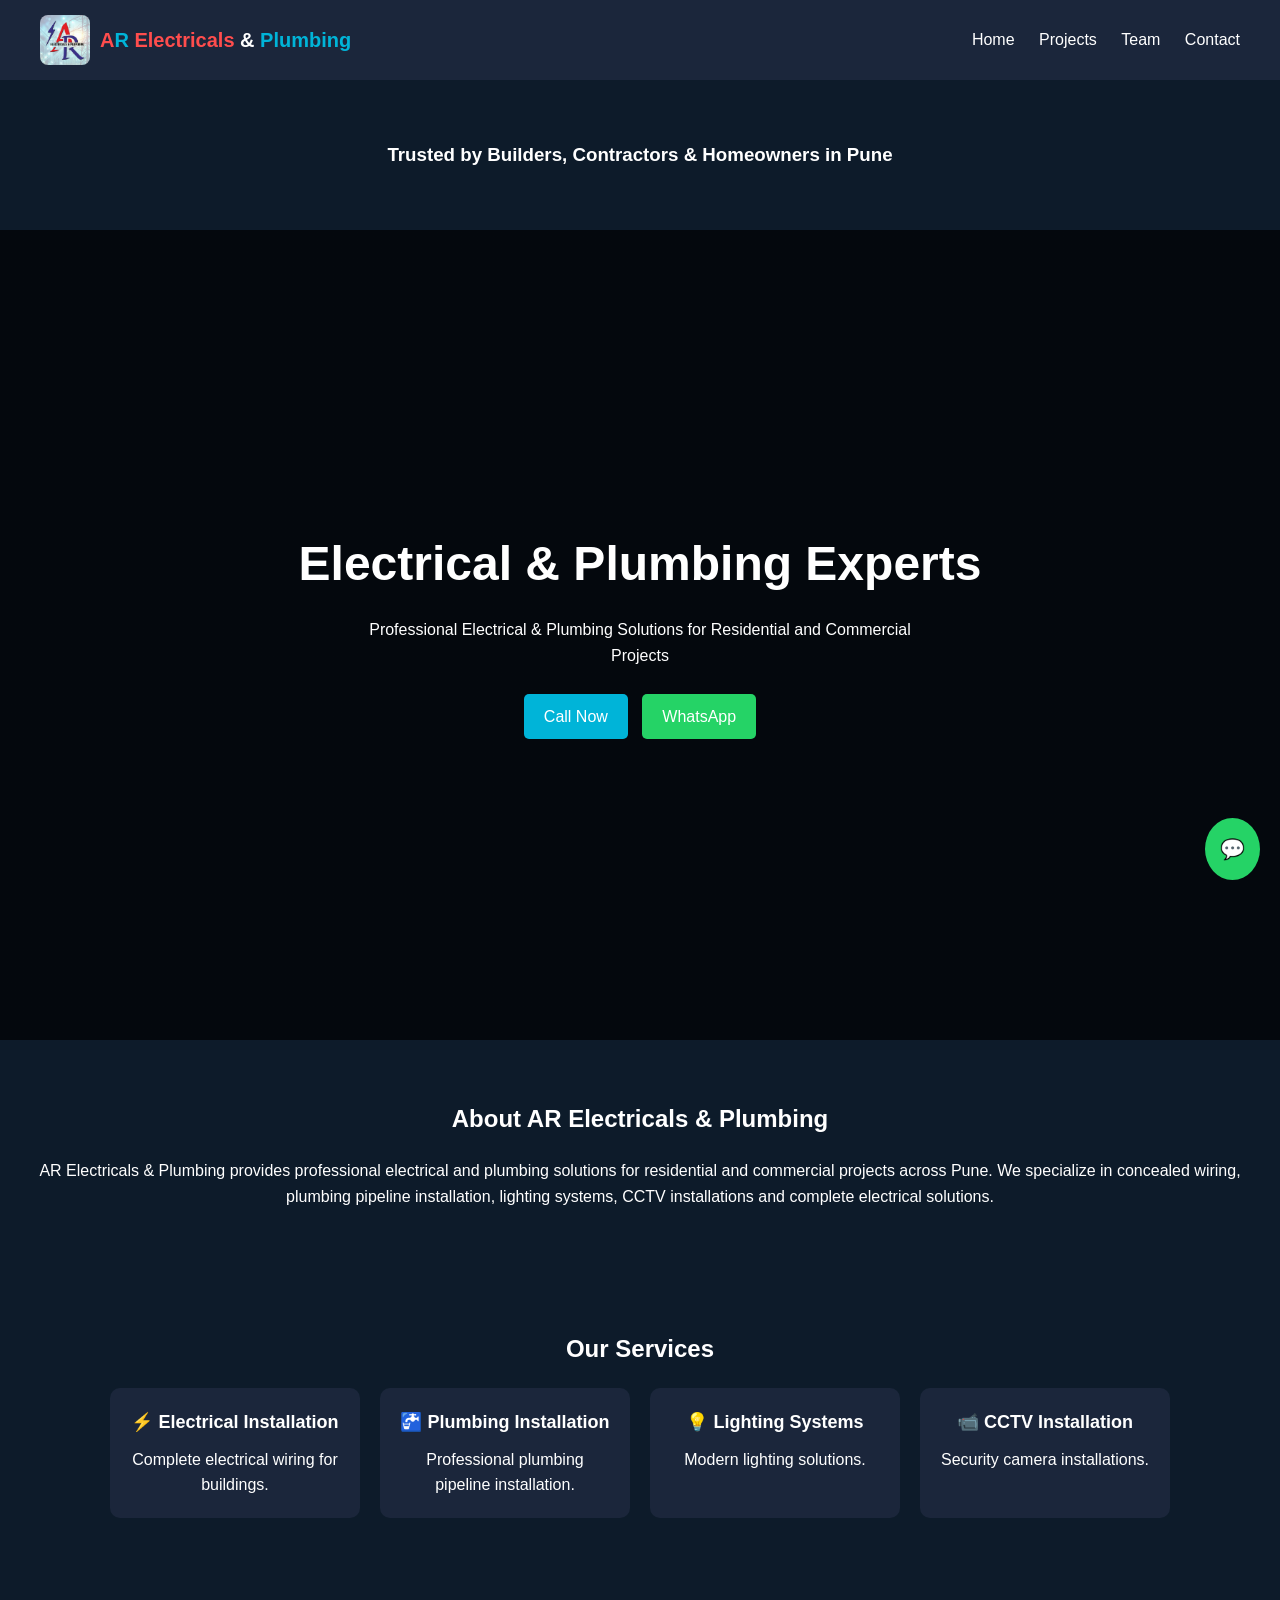
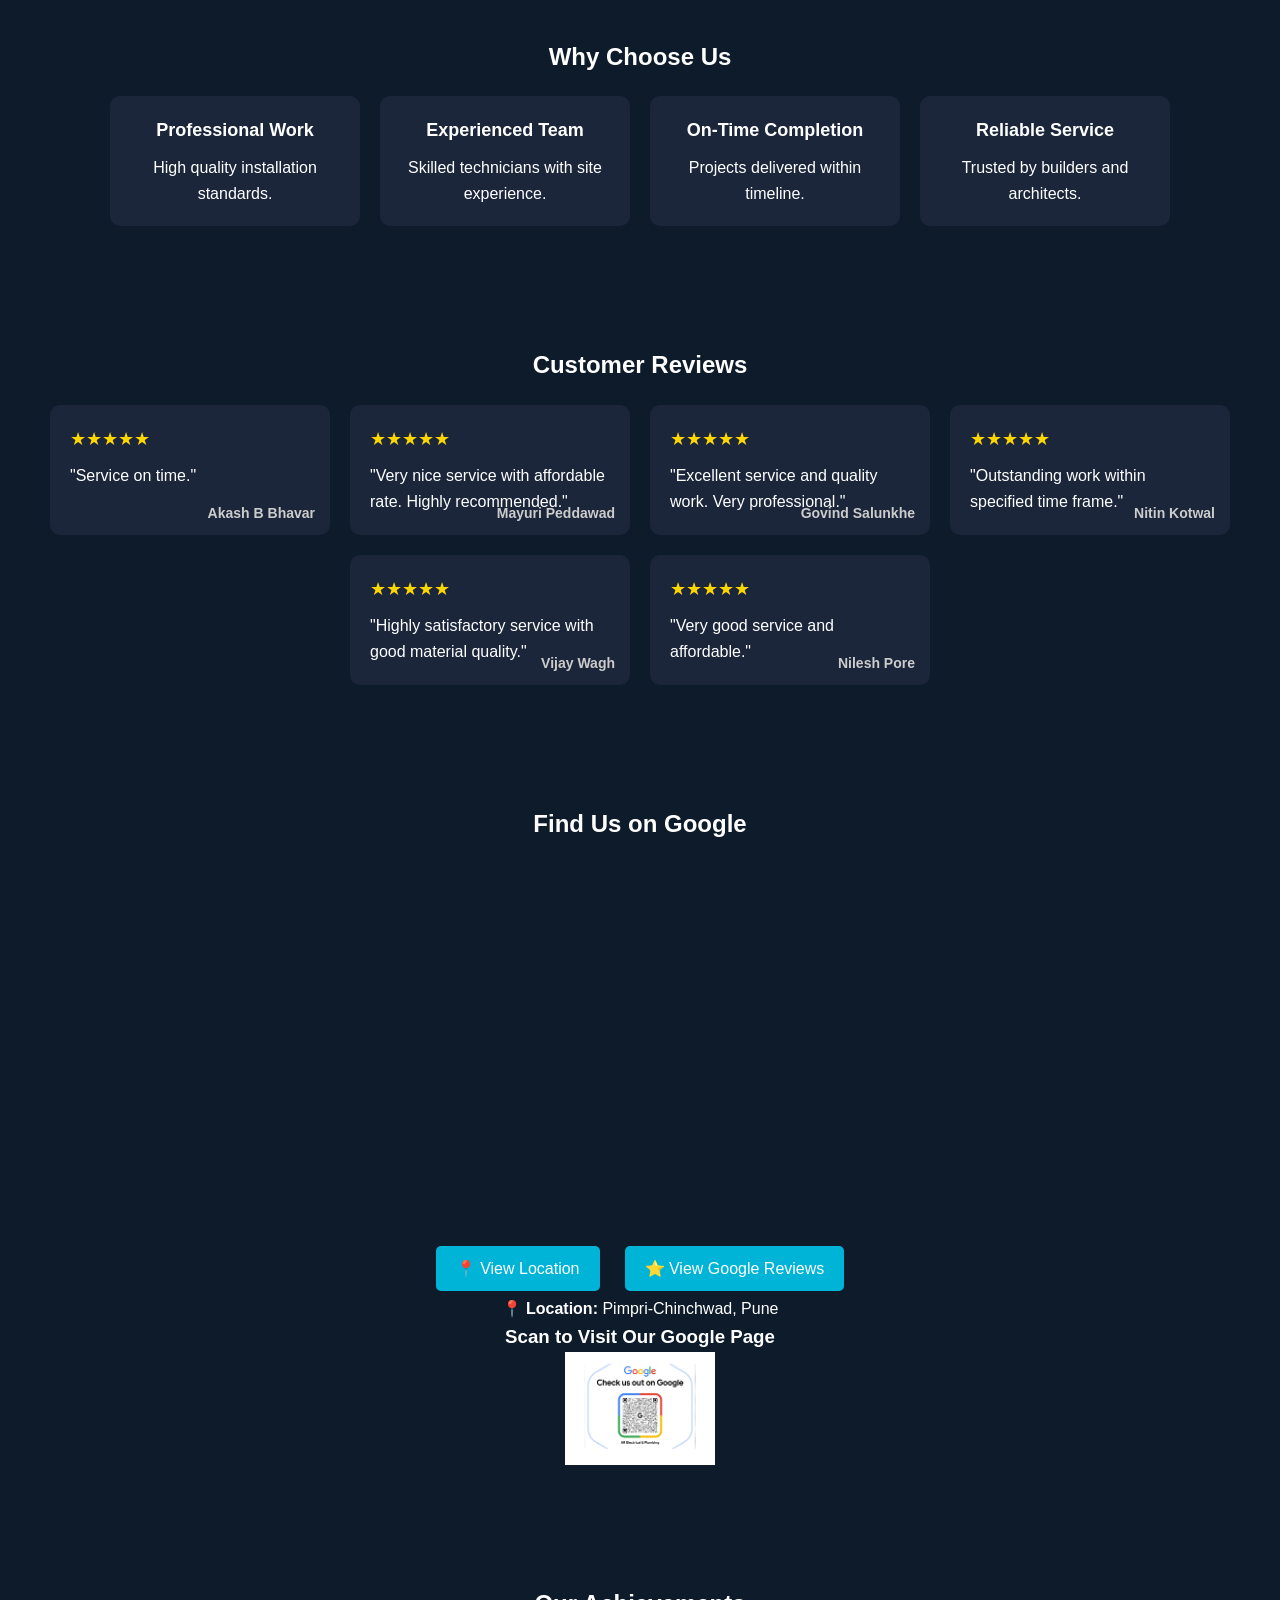
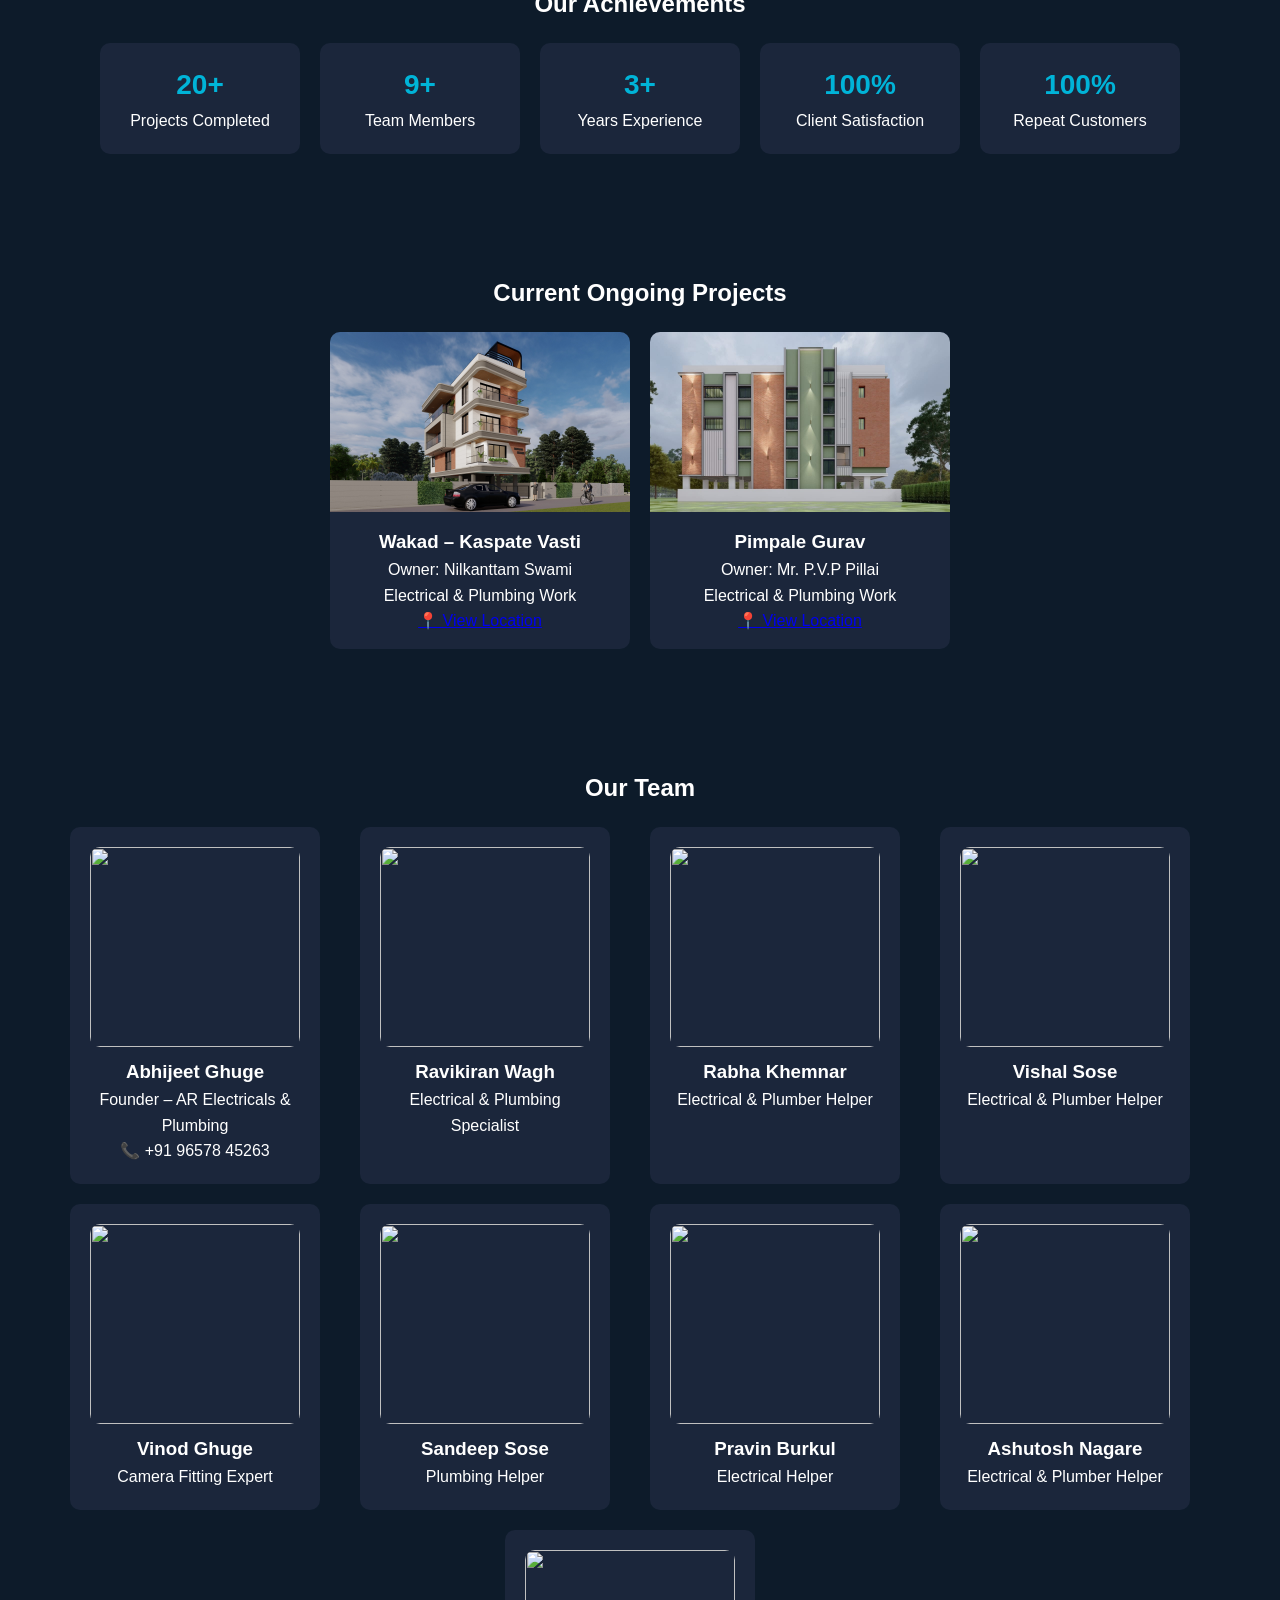
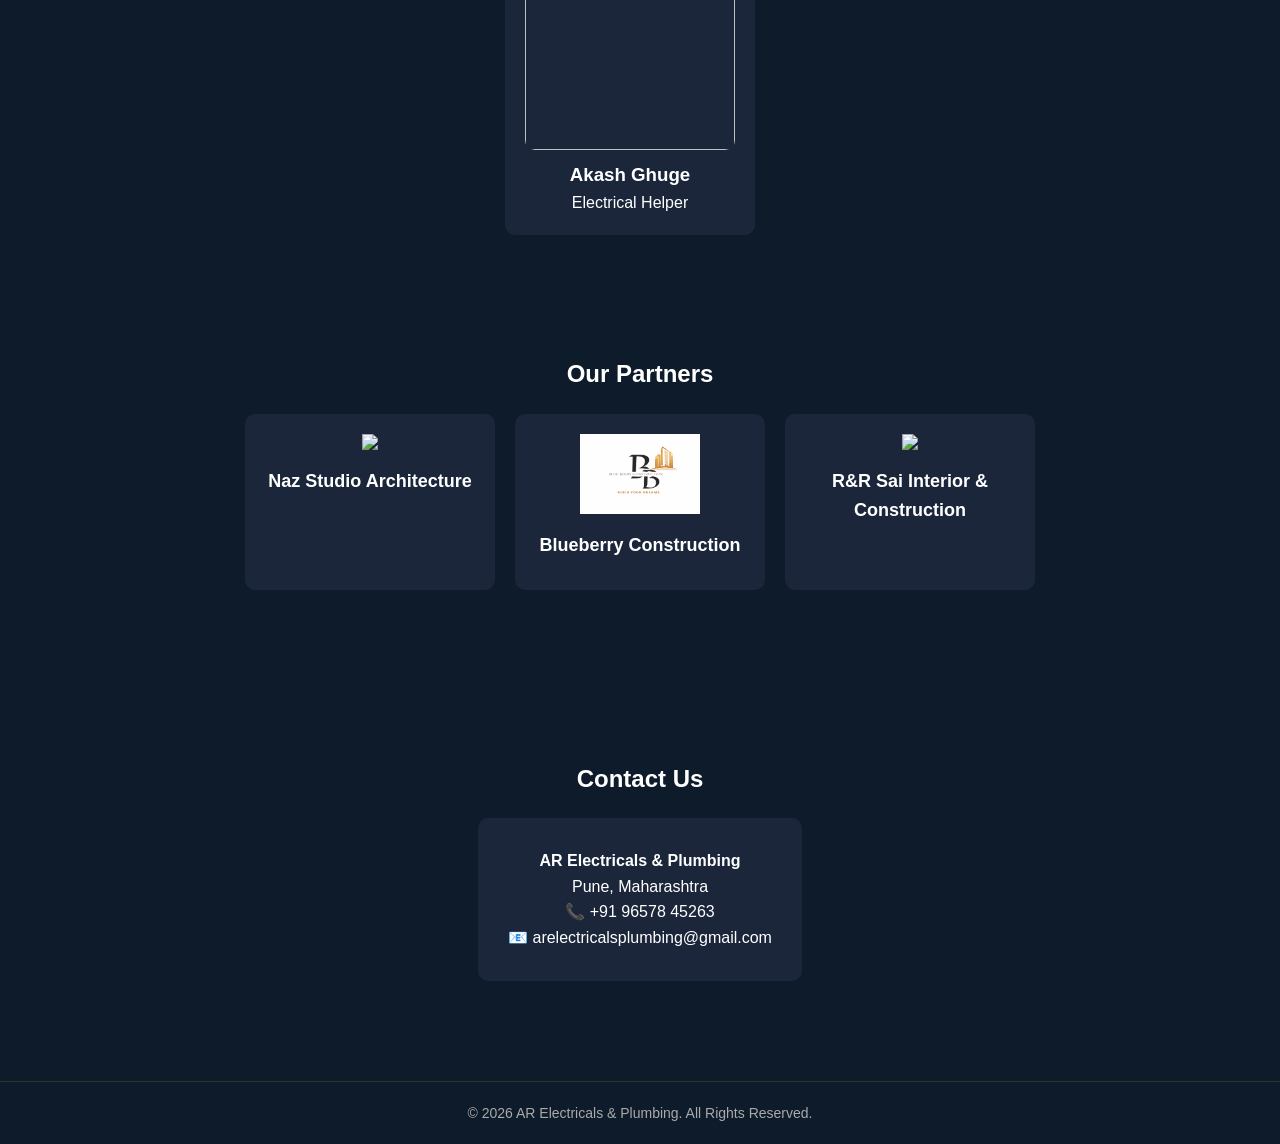
==== index.html @ 81aa943e "Update index.html" ====
<!DOCTYPE html>
<html lang="en">
<head>
<meta charset="UTF-8">
<meta name="viewport" content="width=device-width, initial-scale=1.0">
<title>AR Electricals & Plumbing</title>
<link rel="stylesheet" href="style.css">
</head>
<script>
document.querySelectorAll(".project-images").forEach(container => {
let images = container.querySelectorAll("img");
let index = 0;

images.forEach((img, i) => {
img.style.display = i === 0 ? "block" : "none";
});

setInterval(() => {
images[index].style.display = "none";
index = (index + 1) % images.length;
images[index].style.display = "block";
}, 3000);
});
</script>
  <script>
let teamSlider = document.querySelector(".team-slider");
let scrollAmount = 0;

setInterval(() => {
scrollAmount += 260;

if (scrollAmount >= teamSlider.scrollWidth) {
scrollAmount = 0;
}

teamSlider.scrollTo({
left: scrollAmount,
behavior: "smooth"
});
}, 3000);
</script>
<body>

<header>

<div class="logo-section">

<img src="images/AR Logo.jpeg" class="site-logo">

<div class="logo-text">
<span class="red">A</span><span class="blue">R</span>
<span class="red"> Electricals</span> &
<span class="blue"> Plumbing</span>
</div>

</div>
<nav class="menu">
<a href="#">Home</a>
<a href="#projects">Projects</a>
<a href="#team">Team</a>
<a href="#contact">Contact</a>
</nav>

</header>

<!-- HERO -->
<section class="trust">
<h3>Trusted by Builders, Contractors & Homeowners in Pune</h3>
</section>

<section class="hero">
<div class="hero-content">
<h1>Electrical & Plumbing Experts</h1>

<p>
Professional Electrical & Plumbing Solutions for Residential and Commercial Projects
</p>

<div class="buttons">
<a href="tel:+919657845263" class="btn">Call Now</a>
<a href="https://wa.me/919657845263" class="btn whatsapp">WhatsApp</a>
</div>

</div>
</section>

<!-- ABOUT -->
<section class="about">
<h2>About AR Electricals & Plumbing</h2>
<p>
AR Electricals & Plumbing provides professional electrical and plumbing solutions
for residential and commercial projects across Pune.
We specialize in concealed wiring, plumbing pipeline installation,
lighting systems, CCTV installations and complete electrical solutions.
</p>
</section>

<!-- SERVICES -->
<section class="services">
<h2>Our Services</h2>

<div class="service-grid">

<div class="service-card">
<h3>⚡ Electrical Installation</h3>
<p>Complete electrical wiring for buildings.</p>
</div>

<div class="service-card">
<h3>🚰 Plumbing Installation</h3>
<p>Professional plumbing pipeline installation.</p>
</div>

<div class="service-card">
<h3>💡 Lighting Systems</h3>
<p>Modern lighting solutions.</p>
</div>

<div class="service-card">
<h3>📹 CCTV Installation</h3>
<p>Security camera installations.</p>
</div>

</div>
</section>

<!-- WHY CHOOSE US -->
<section class="why-us">
<h2>Why Choose Us</h2>

<div class="service-grid">

<div class="service-card">
<h3>Professional Work</h3>
<p>High quality installation standards.</p>
</div>

<div class="service-card">
<h3>Experienced Team</h3>
<p>Skilled technicians with site experience.</p>
</div>

<div class="service-card">
<h3>On-Time Completion</h3>
<p>Projects delivered within timeline.</p>
</div>

<div class="service-card">
<h3>Reliable Service</h3>
<p>Trusted by builders and architects.</p>
</div>

</div>
</section>

<!-- REVIEWS -->
<section class="reviews">
<h2>Customer Reviews</h2>

<div class="review-container">

<div class="review-card">
<div class="stars">★★★★★</div>
<p>"Service on time."</p>
<h4>Akash B Bhavar</h4>
</div>

<div class="review-card">
<div class="stars">★★★★★</div>
<p>"Very nice service with affordable rate. Highly recommended."</p>
<h4>Mayuri Peddawad</h4>
</div>

<div class="review-card">
<div class="stars">★★★★★</div>
<p>"Excellent service and quality work. Very professional."</p>
<h4>Govind Salunkhe</h4>
</div>

<div class="review-card">
<div class="stars">★★★★★</div>
<p>"Outstanding work within specified time frame."</p>
<h4>Nitin Kotwal</h4>
</div>

<div class="review-card">
<div class="stars">★★★★★</div>
<p>"Highly satisfactory service with good material quality."</p>
<h4>Vijay Wagh</h4>
</div>

<div class="review-card">
<div class="stars">★★★★★</div>
<p>"Very good service and affordable."</p>
<h4>Nilesh Pore</h4>
</div>

</div>
</section>

<!-- MAP -->
<section class="map">
<h2>Find Us on Google</h2>

<iframe 
src="https://www.google.com/maps?q=AR+Electricals+and+Plumbing&output=embed"
width="100%" 
height="350" 
style="border:0;">
</iframe>

<div class="map-buttons">
<a href="https://g.co/kgs/RCjX6z9" target="_blank" class="btn">📍 View Location</a>
<a href="https://share.google/z4SfwIFWOtU1IgzMy" target="_blank" class="btn">⭐ View Google Reviews</a>
</div>

<div class="location-details">
<p><strong>📍 Location:</strong> Pimpri-Chinchwad, Pune</p>
</div>

<div class="qr-section">
<h3>Scan to Visit Our Google Page</h3>
<img src="images/Google QR Code.jpg">
</div>

</section>

<!-- STATS -->
<section class="stats">
<h2>Our Achievements</h2>

<div class="stats-container">
<div class="stat-box"><h3>20+</h3><p>Projects Completed</p></div>
<div class="stat-box"><h3>9+</h3><p>Team Members</p></div>
<div class="stat-box"><h3>3+</h3><p>Years Experience</p></div>
<div class="stat-box"><h3>100%</h3><p>Client Satisfaction</p></div>
<div class="stat-box"><h3>100%</h3><p>Repeat Customers</p></div>
</div>
</section>

<!-- PROJECTS -->
<section class="projects" id="projects">

<h2>Current Ongoing Projects</h2>

<div class="project-grid">

<!-- PROJECT CARD 1 -->
<div class="project-card">

<div class="project-images">
<img src="images/Wakad1.jpeg">
<img src="images/Wakad2.jpeg">
<img src="images/Wakad3.jpeg">
<img src="images/Wakad4.jpeg">
</div>

<div class="project-content">
<h3>Wakad – Kaspate Vasti</h3>
<p>Owner: Nilkanttam Swami</p>
<p>Electrical & Plumbing Work</p>

<a href="https://maps.app.goo.gl/rP2132pzMt2zBCFF6" target="_blank">
📍 View Location
</a>
</div>

</div>

<!-- PROJECT CARD 2 -->
<div class="project-card">

<div class="project-images">
<img src="images/Pimpale1.jpeg">
<img src="images/Pimpale2.jpeg">
<img src="images/Pimpale3.jpeg">
<img src="images/Pimpale4.jpeg">
</div>

<div class="project-content">
<h3>Pimpale Gurav</h3>
<p>Owner: Mr. P.V.P Pillai</p>
<p>Electrical & Plumbing Work</p>

<a href="https://maps.app.goo.gl/x49SBG2PamRRGm6s5" target="_blank">
📍 View Location
</a>
</div>

</div>

</div>
</section>

<!-- TEAM -->
<section class="team" id="team">

<h2>Our Team</h2>

<div class="team-slider">

<div class="team-member">
<img src="images/abhijeet.jpg">
<h3>Abhijeet Ghuge</h3>
<p>Founder – AR Electricals & Plumbing</p>
<p>📞 +91 96578 45263</p>
</div>

<div class="team-member">
<img src="images/ravikiran.jpg">
<h3>Ravikiran Wagh</h3>
<p>Electrical & Plumbing Specialist</p>
</div>

<div class="team-member">
<img src="images/rabha.jpg">
<h3>Rabha Khemnar</h3>
<p>Electrical & Plumber Helper</p>
</div>

<div class="team-member">
<img src="images/vishal.jpg">
<h3>Vishal Sose</h3>
<p>Electrical & Plumber Helper</p>
</div>

<div class="team-member">
<img src="images/vinod.jpg">
<h3>Vinod Ghuge</h3>
<p>Camera Fitting Expert</p>
</div>

<div class="team-member">
<img src="images/sandeep.jpg">
<h3>Sandeep Sose</h3>
<p>Plumbing Helper</p>
</div>

<div class="team-member">
<img src="images/pravin.jpg">
<h3>Pravin Burkul</h3>
<p>Electrical Helper</p>
</div>

<div class="team-member">
<img src="images/ashutosh.jpg">
<h3>Ashutosh Nagare</h3>
<p>Electrical & Plumber Helper</p>
</div>

<div class="team-member">
<img src="images/akash.jpg">
<h3>Akash Ghuge</h3>
<p>Electrical Helper</p>
</div>

</div>

</section>
<!-- PARTNERS -->
<section class="partners">
<h2>Our Partners</h2>

<div class="service-grid">

<div class="service-card">
<img src="images/nazstudio.png" class="partner-logo">
<h3>Naz Studio Architecture</h3>
</div>

<div class="service-card">
<img src="images/Blue Berry Construction logo design.png" class="partner-logo">
<h3>Blueberry Construction</h3>
</div>

<div class="service-card">
<img src="images/rrsai.png" class="partner-logo">
<h3>R&R Sai Interior & Construction</h3>
</div>

</div>
</section>

<!-- CONTACT -->
<section class="contact" id="contact">
<h2>Contact Us</h2>

<div class="contact-box">
<p><strong>AR Electricals & Plumbing</strong></p>
<p>Pune, Maharashtra</p>
<p>📞 +91 96578 45263</p>
<p>📧 arelectricalsplumbing@gmail.com</p>
</div>
</section>

<footer>
<p>© 2026 AR Electricals & Plumbing. All Rights Reserved.</p>
</footer>

<a href="https://wa.me/919657845263" class="whatsapp-float">💬</a>

<!-- TEAM AUTO SLIDER -->
<script>
let slider = document.querySelector(".team-slider");
let scrollAmount = 0;

setInterval(() => {
scrollAmount += 270;
if(scrollAmount >= slider.scrollWidth){
scrollAmount = 0;
}
slider.scrollTo({
left: scrollAmount,
behavior: "smooth"
});
}, 3000);
</script>

</body>
</html>
---- style.css ----
/* ================= RESET ================= */
*{
margin:0;
padding:0;
box-sizing:border-box;
font-family:'Segoe UI', sans-serif;
}

body{
background:#0d1b2a;
color:#fff;
line-height:1.6;
}

/* ================= HEADER ================= */
header{
display:flex;
justify-content:space-between;
align-items:center;
padding:15px 40px;
background:#1b263b;
position:sticky;
top:0;
z-index:1000;
}

.logo-section{
display:flex;
align-items:center;
gap:10px;
}

.site-logo{
width:50px;
height:50px;
object-fit:cover;
border-radius:8px;
}

.logo-text{
font-size:20px;
font-weight:bold;
}

.red{color:#ff4d4d;}
.blue{color:#00b4d8;}

.menu a{
color:#fff;
text-decoration:none;
margin-left:20px;
transition:0.3s;
}

.menu a:hover{
color:#00b4d8;
}

/* ================= HERO ================= */
.hero{
height:90vh;
display:flex;
align-items:center;
justify-content:center;
text-align:center;
background:linear-gradient(rgba(0,0,0,0.7), rgba(0,0,0,0.7)),
url('https://images.unsplash.com/photo-1581090700227-4c4f50ed1b19');
background-size:cover;
background-position:center;
}

.hero h1{
font-size:3rem;
margin-bottom:15px;
}

.hero p{
max-width:600px;
margin:auto;
margin-bottom:20px;
}

.btn{
display:inline-block;
padding:10px 20px;
margin:5px;
background:#00b4d8;
color:#fff;
text-decoration:none;
border-radius:5px;
transition:0.3s;
}

.btn:hover{
background:#0096c7;
}

.whatsapp{
background:#25d366;
}

/* ================= SECTION ================= */
section{
padding:60px 20px;
text-align:center;
}

h2{
margin-bottom:20px;
}

/* ================= SERVICES ================= */
.service-grid{
display:flex;
flex-wrap:wrap;
justify-content:center;
gap:20px;
}

.service-card{
background:#1b263b;
padding:20px;
border-radius:10px;
width:250px;
transition:0.3s;
}

.service-card:hover{
transform:translateY(-8px);
box-shadow:0 10px 20px rgba(0,0,0,0.4);
}

/* ================= REVIEWS ================= */
.review-container{
display:flex;
flex-wrap:wrap;
justify-content:center;
gap:20px;
}

.review-card{
background:#1b263b;
padding:20px;
border-radius:10px;
width:280px;
}

/* ================= MAP ================= */
.map iframe{
border-radius:10px;
margin-bottom:20px;
}

.map-buttons{
display:flex;
justify-content:center;
gap:15px;
flex-wrap:wrap;
}

/* ================= STATS ================= */
.stats-container{
display:flex;
flex-wrap:wrap;
justify-content:center;
gap:20px;
}

.stat-box{
background:#1b263b;
padding:20px;
border-radius:10px;
width:200px;
}

/* ================= PROJECTS ================= */
.project-grid{
display:flex;
flex-wrap:wrap;
justify-content:center;
gap:20px;
}

.project-card{
background:#1b263b;
border-radius:10px;
overflow:hidden;
width:300px;
}

.project-images img{
width:100%;
height:180px;
object-fit:cover;
}

.project-content{
padding:15px;
}

/* ================= TEAM ================= */
.team-slider{
display:flex;
flex-wrap:wrap;
justify-content:center;
gap:20px;
}

.team-member{
background:#1b263b;
padding:20px;
border-radius:10px;
width:220px;
}

.team-member img{
width:100%;
height:200px;
object-fit:cover;
border-radius:10px;
margin-bottom:10px;
}

/* ================= PARTNERS ================= */
.partner-logo{
width:100px;
margin-bottom:10px;
}

/* ================= CONTACT ================= */
.contact-box{
background:#1b263b;
padding:30px;
border-radius:10px;
display:inline-block;
}

/* ================= FOOTER ================= */
footer{
background:#1b263b;
padding:20px;
text-align:center;
margin-top:40px;
}

/* ================= WHATSAPP FLOAT ================= */
.whatsapp-float{
position:fixed;
bottom:20px;
right:20px;
background:#25d366;
color:white;
padding:15px;
border-radius:50%;
font-size:20px;
text-decoration:none;
}
/* ================= PREMIUM FIXES ================= */

/* HERO BACKGROUND FIX */
.hero{
height:90vh;
display:flex;
align-items:center;
justify-content:center;
text-align:center;
background:linear-gradient(rgba(0,0,0,0.7), rgba(0,0,0,0.7)),
url('https://images.unsplash.com/photo-1581090700227-4c4f50ed1b19');
background-size:cover;
background-position:center;
}

/* SERVICE HEADINGS */
.service-card h3{
font-size:18px;
margin-bottom:10px;
}

/* REVIEW STARS + NAME RIGHT */
.review-card{
background:#1b263b;
padding:20px;
border-radius:10px;
width:280px;
position:relative;
text-align:left;
}

.stars{
color:gold;
margin-bottom:10px;
font-size:18px;
}

.review-card h4{
position:absolute;
bottom:10px;
right:15px;
font-size:14px;
color:#ccc;
}

/* QR CODE SIZE FIX */
.qr-section img{
width:150px;
margin:auto;
display:block;
}

/* ACHIEVEMENT NUMBER COLOR */
.stat-box h3{
color:#00b4d8;
font-size:28px;
}

/* PROJECT SLIDER */
.project-grid{
display:flex;
overflow-x:auto;
gap:20px;
scroll-snap-type:x mandatory;
}

.project-card{
min-width:300px;
scroll-snap-align:start;
}

/* TEAM SLIDER */
.team-slider{
display:flex;
overflow:hidden;
}

.team-member{
min-width:250px;
margin-right:20px;
}

/* PARTNER LOGO */
.partner-logo{
width:120px;
margin-bottom:10px;
}

/* CONTACT SPACING */
.contact{
margin-top:50px;
text-align:center;
}

/* FOOTER PROFESSIONAL LOOK */
footer{
background:#0d1b2a;
padding:20px;
text-align:center;
font-size:14px;
border-top:1px solid #333;
color:#aaa;
}
.project-images img{
width:100%;
display:none;
}

.project-images img:first-child{
display:block;
}
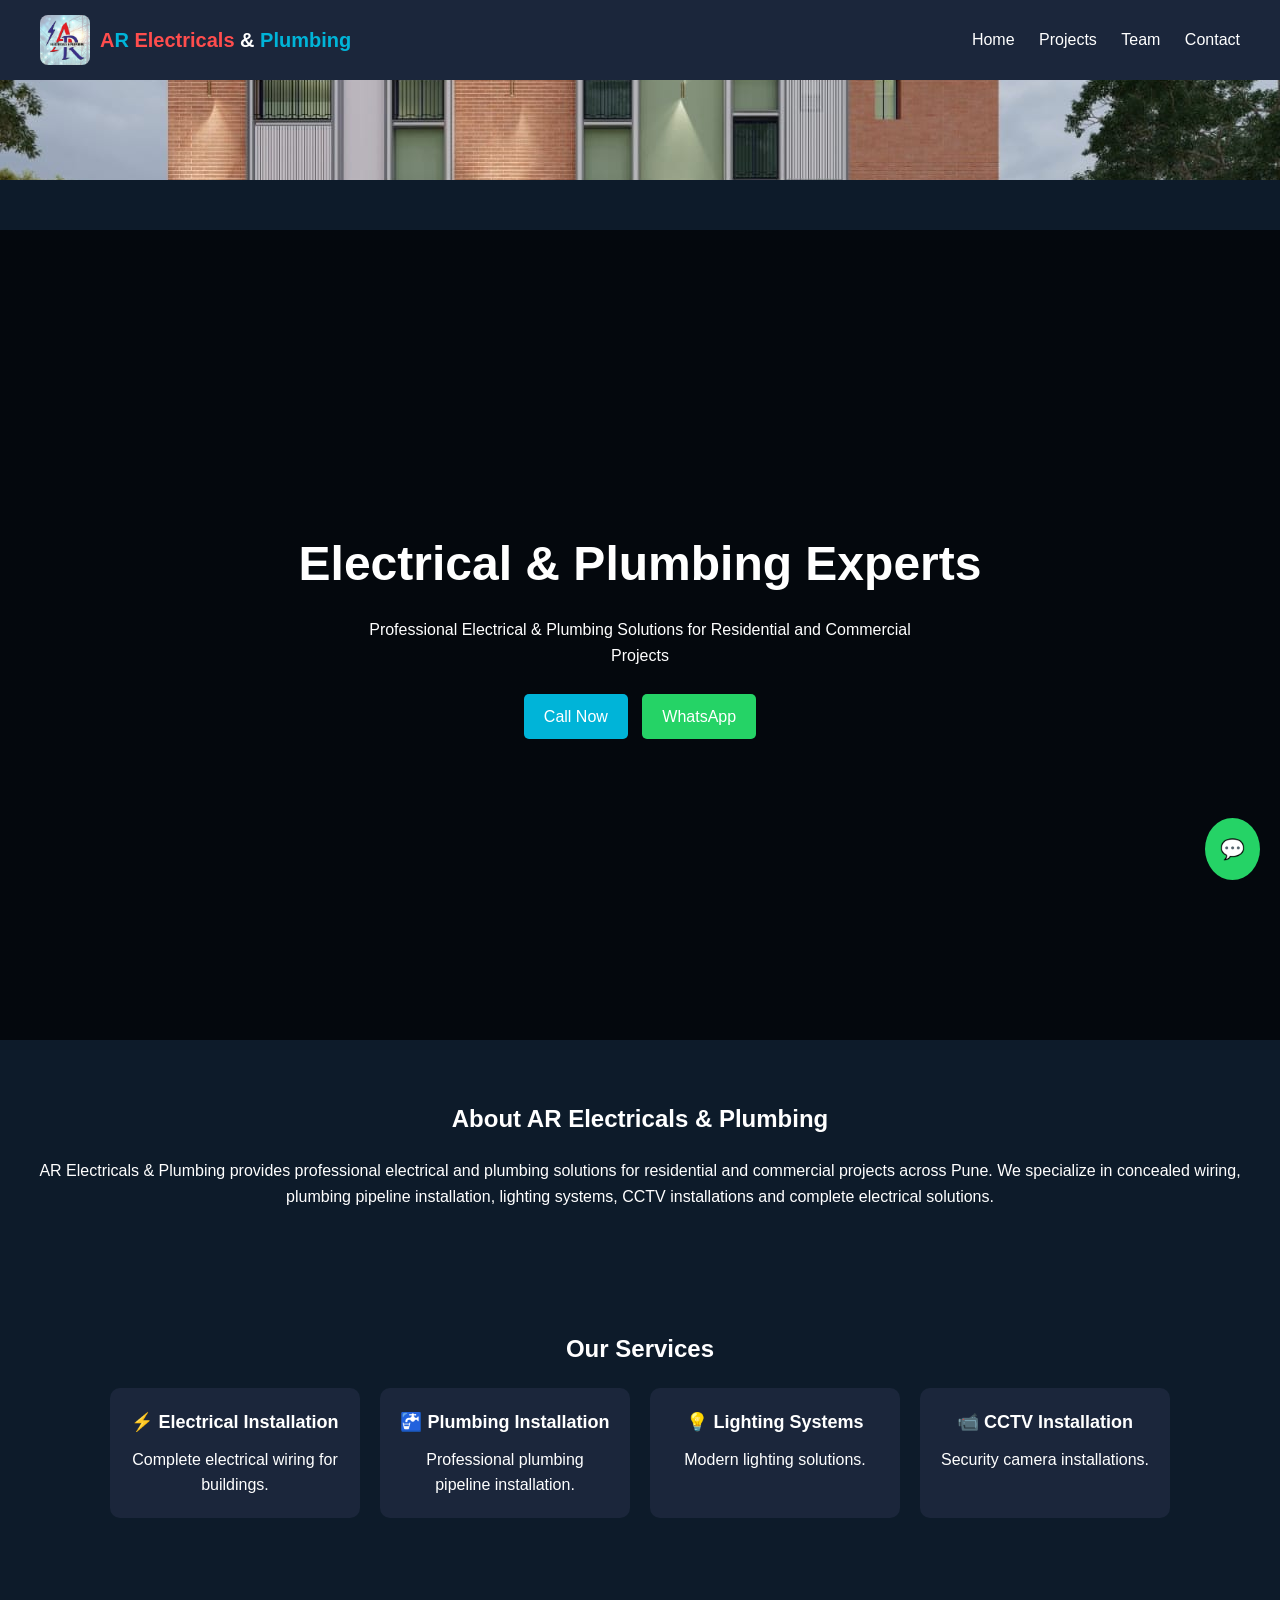
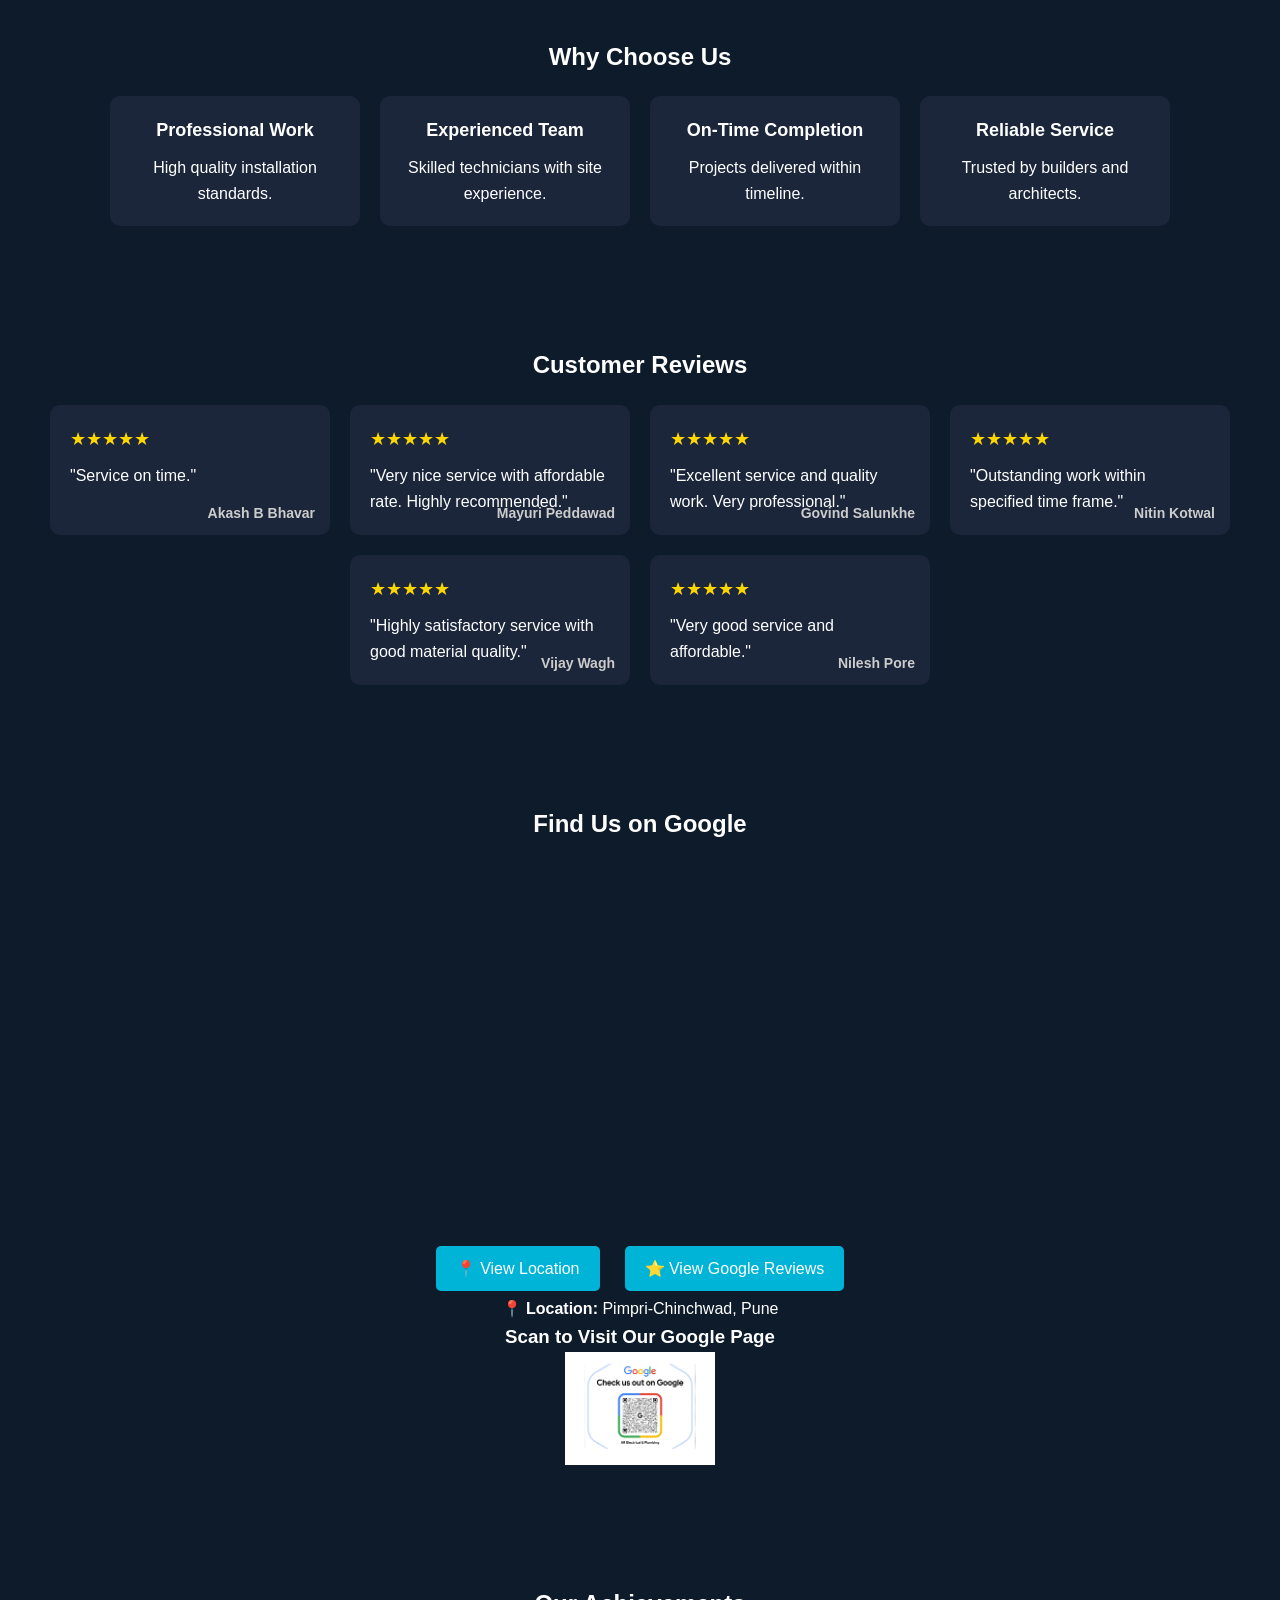
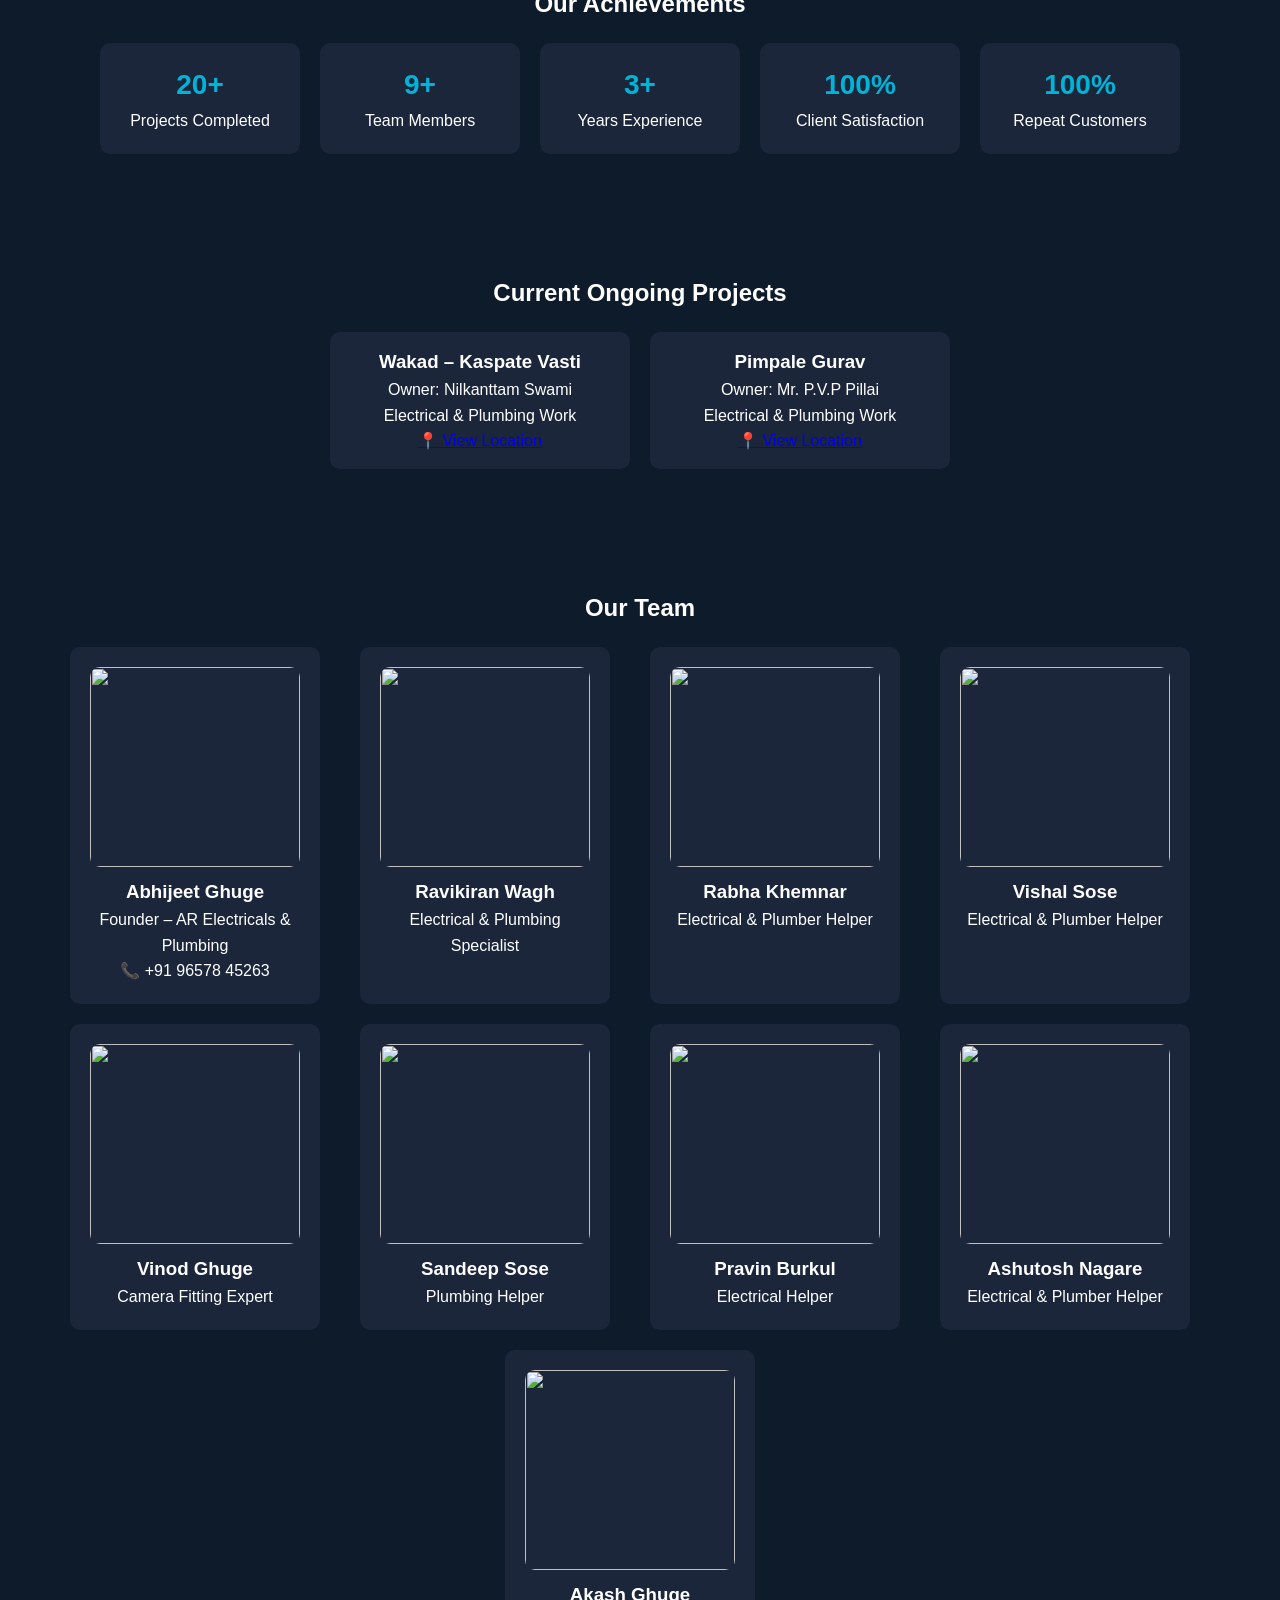
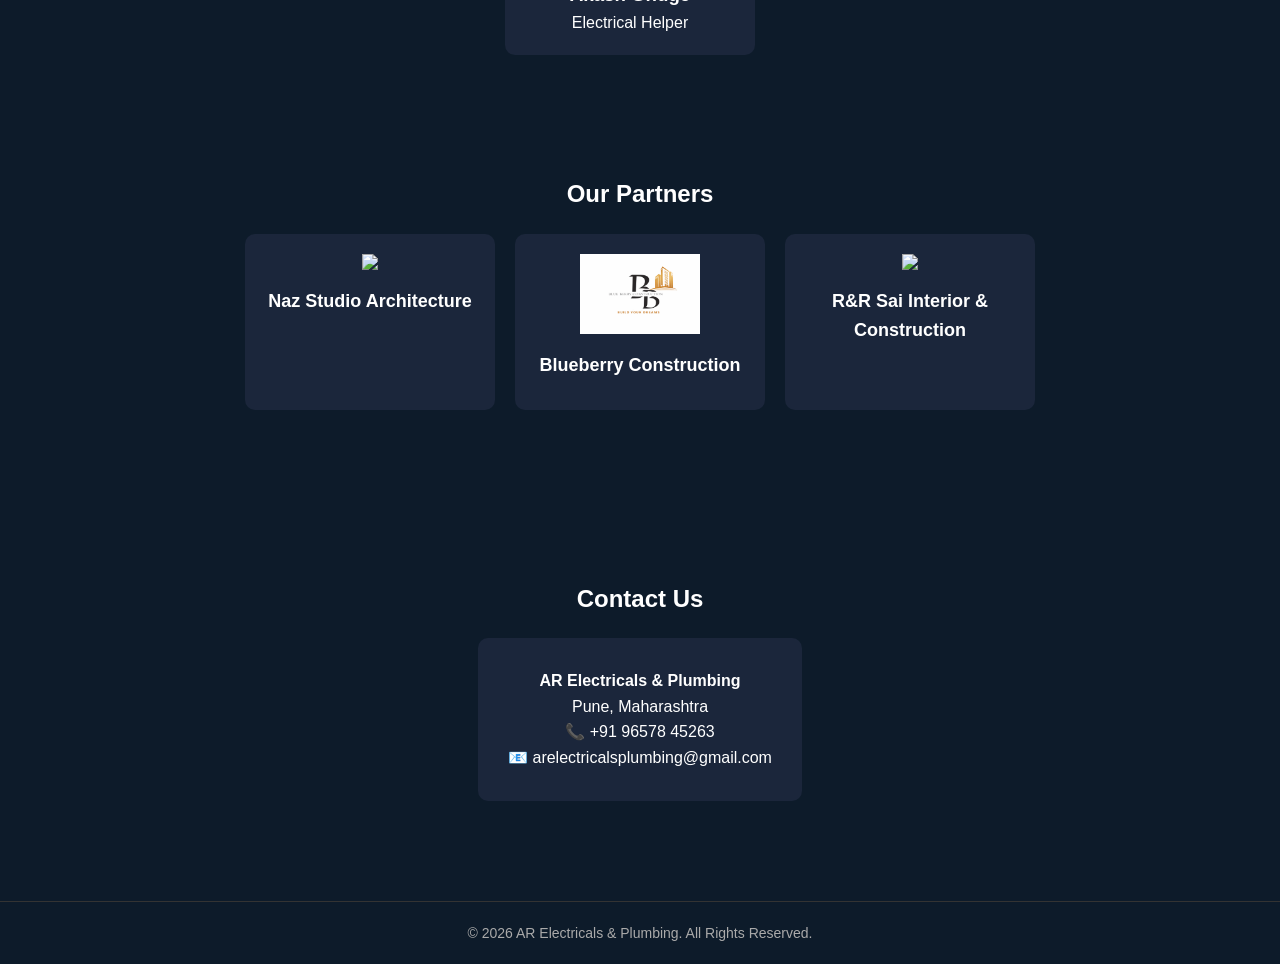
==== commit a80a99eb: "Update index.html" ====
--- a/index.html
+++ b/index.html
@@ -6,39 +6,6 @@
 <title>AR Electricals & Plumbing</title>
 <link rel="stylesheet" href="style.css">
 </head>
-<script>
-document.querySelectorAll(".project-images").forEach(container => {
-let images = container.querySelectorAll("img");
-let index = 0;
-
-images.forEach((img, i) => {
-img.style.display = i === 0 ? "block" : "none";
-});
-
-setInterval(() => {
-images[index].style.display = "none";
-index = (index + 1) % images.length;
-images[index].style.display = "block";
-}, 3000);
-});
-</script>
-  <script>
-let teamSlider = document.querySelector(".team-slider");
-let scrollAmount = 0;
-
-setInterval(() => {
-scrollAmount += 260;
-
-if (scrollAmount >= teamSlider.scrollWidth) {
-scrollAmount = 0;
-}
-
-teamSlider.scrollTo({
-left: scrollAmount,
-behavior: "smooth"
-});
-}, 3000);
-</script>
 <body>
 
 <header>
@@ -401,20 +368,44 @@
 
 <!-- TEAM AUTO SLIDER -->
 <script>
-let slider = document.querySelector(".team-slider");
+document.addEventListener("DOMContentLoaded", function(){
+
+// PROJECT IMAGE SLIDER (FADE)
+document.querySelectorAll(".project-images").forEach(container => {
+let images = container.querySelectorAll("img");
+let index = 0;
+
+images.forEach((img, i) => {
+img.style.opacity = i === 0 ? "1" : "0";
+img.style.position = "absolute";
+img.style.top = "0";
+img.style.left = "0";
+img.style.transition = "opacity 1s ease-in-out";
+});
+
+setInterval(() => {
+images[index].style.opacity = "0";
+index = (index + 1) % images.length;
+images[index].style.opacity = "1";
+}, 3000);
+});
+
+// TEAM SLIDER
+let teamSlider = document.querySelector(".team-slider");
 let scrollAmount = 0;
 
 setInterval(() => {
 scrollAmount += 270;
-if(scrollAmount >= slider.scrollWidth){
+
+if (scrollAmount >= teamSlider.scrollWidth - teamSlider.clientWidth) {
 scrollAmount = 0;
 }
-slider.scrollTo({
+
+teamSlider.scrollTo({
 left: scrollAmount,
 behavior: "smooth"
 });
 }, 3000);
+
+});
 </script>
-
-</body>
-</html>
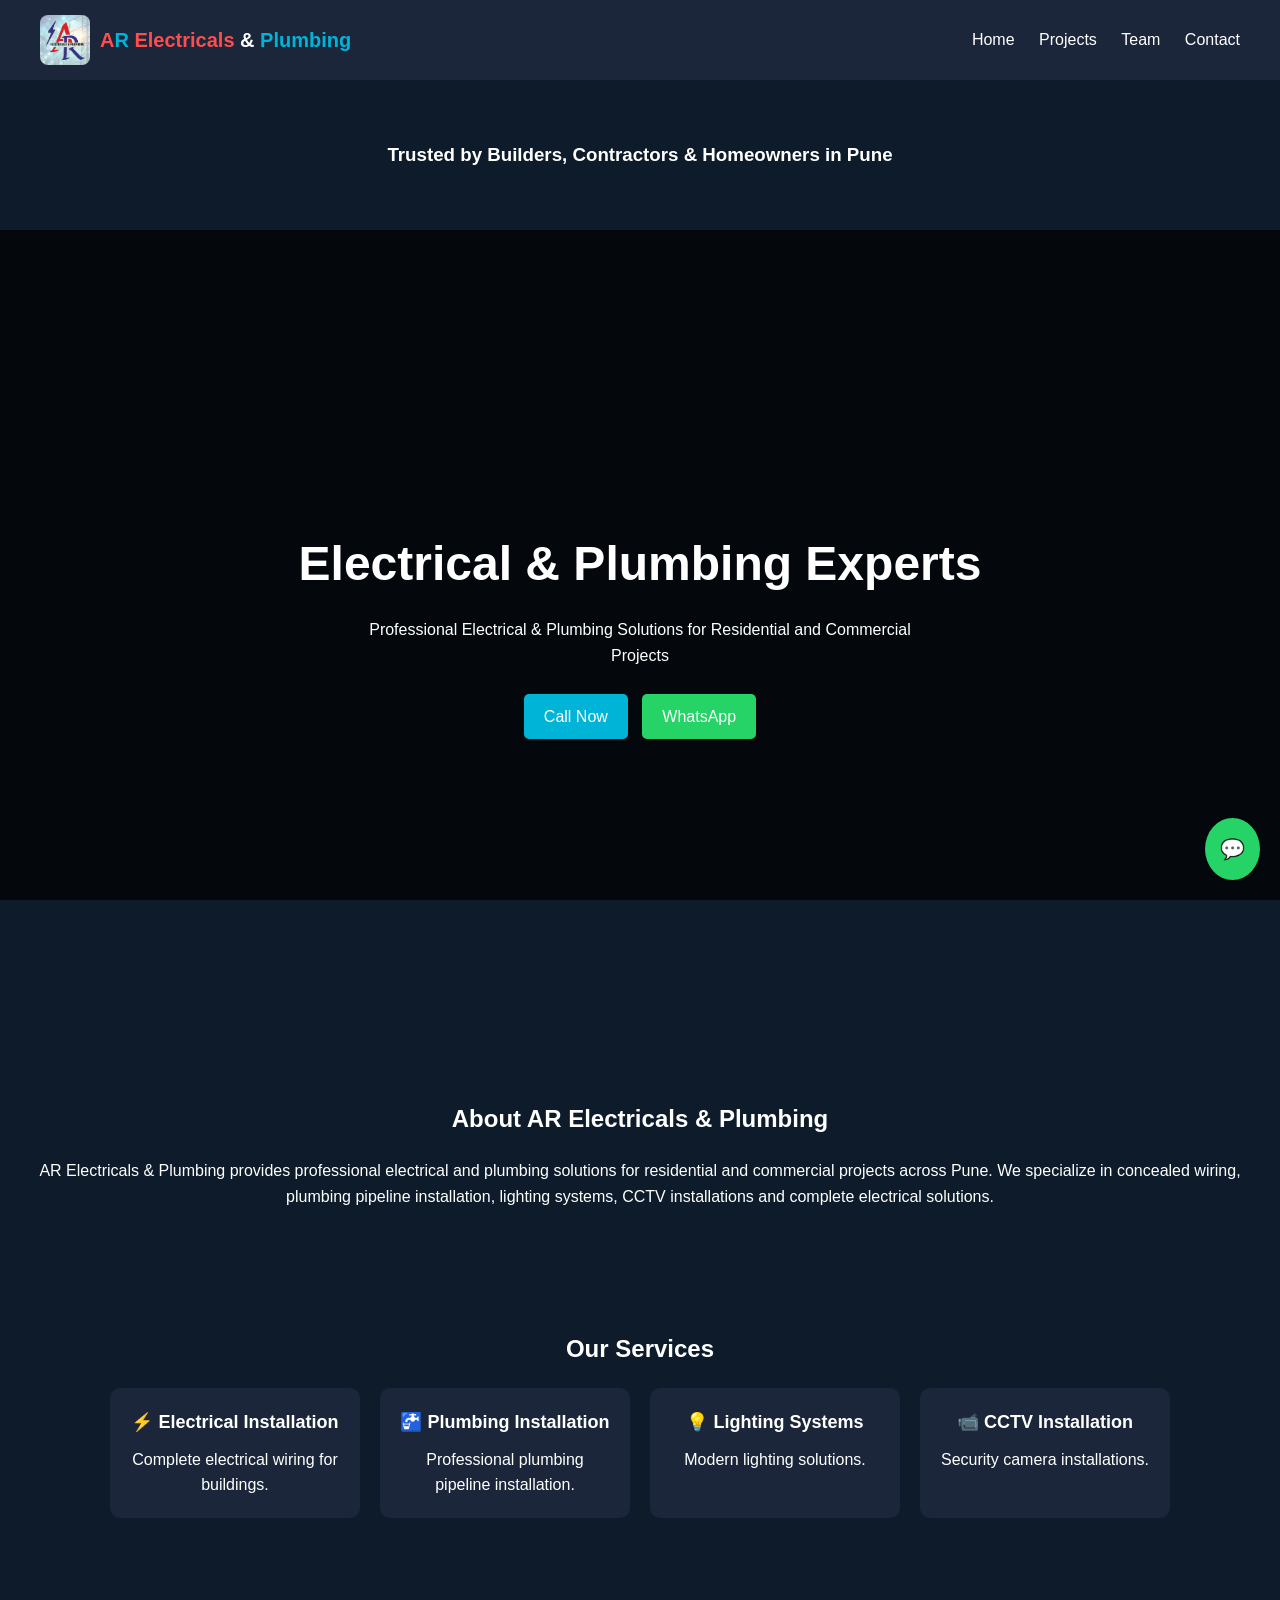
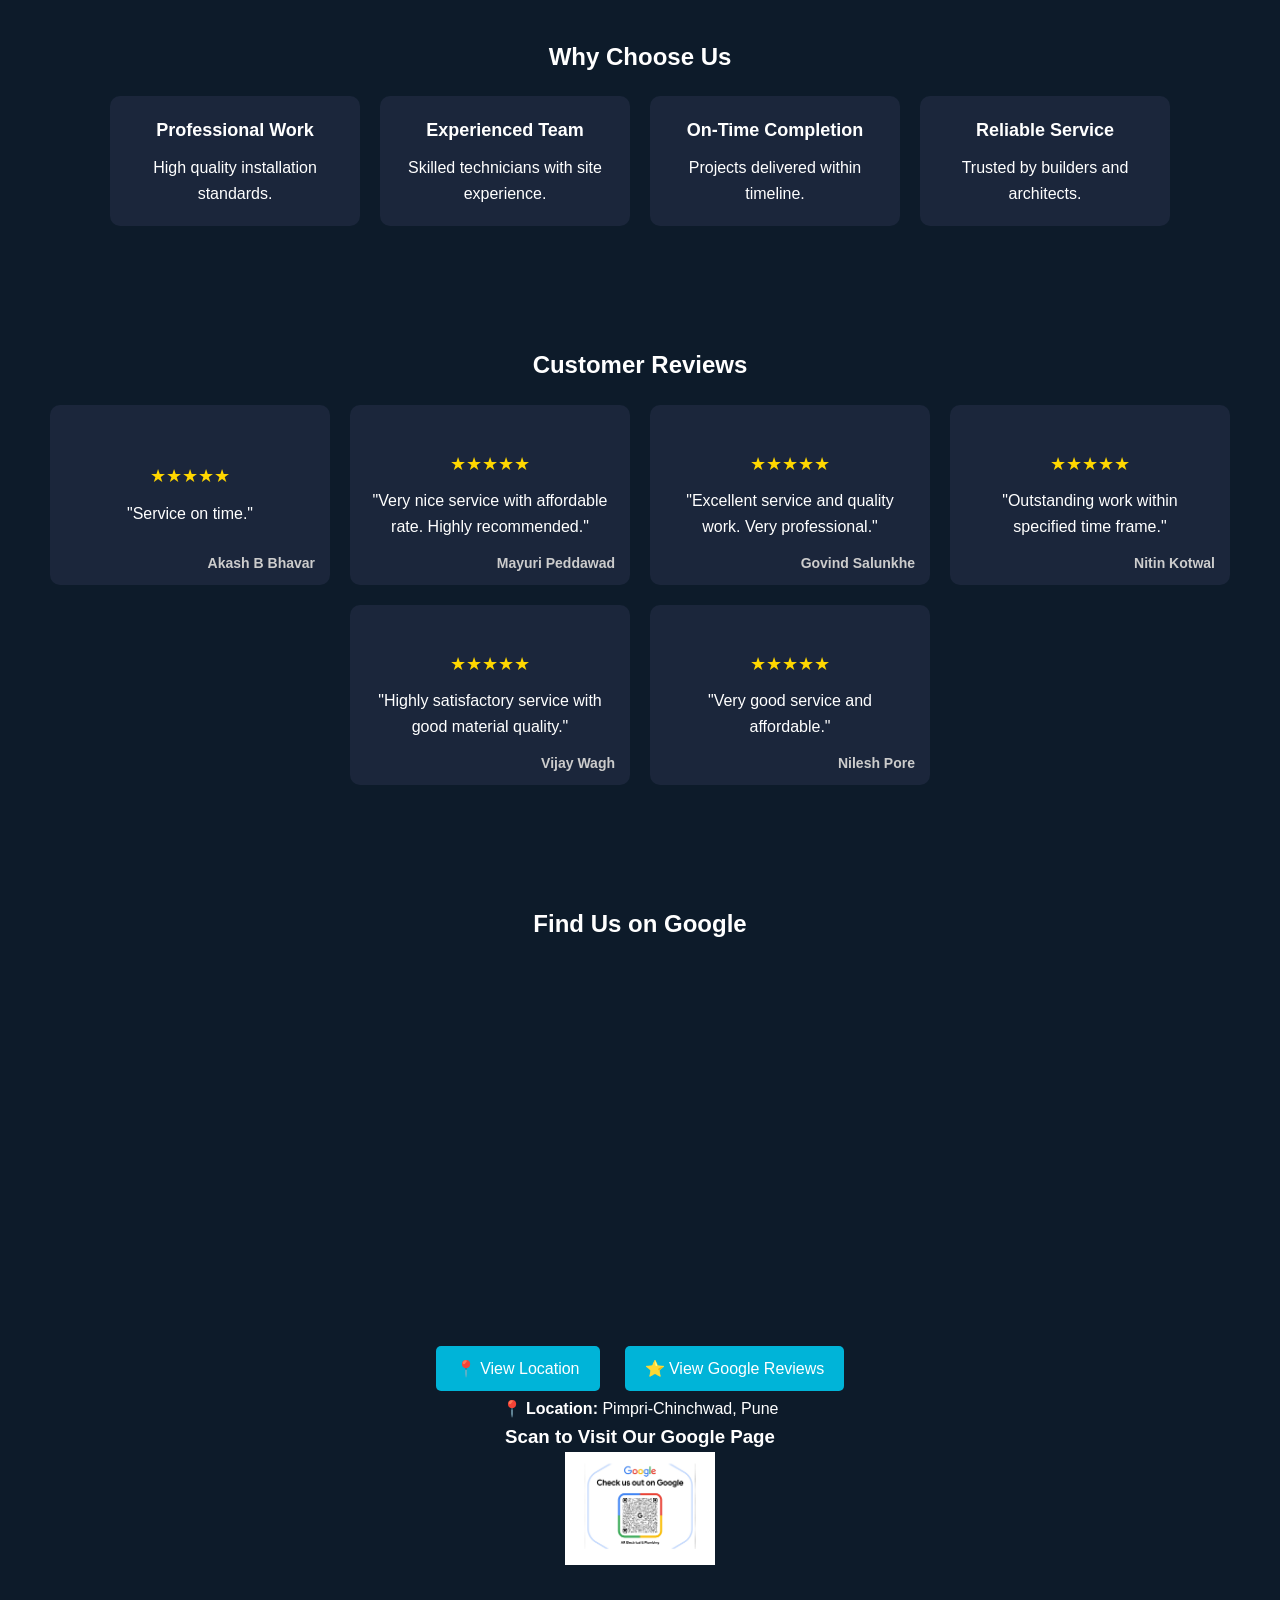
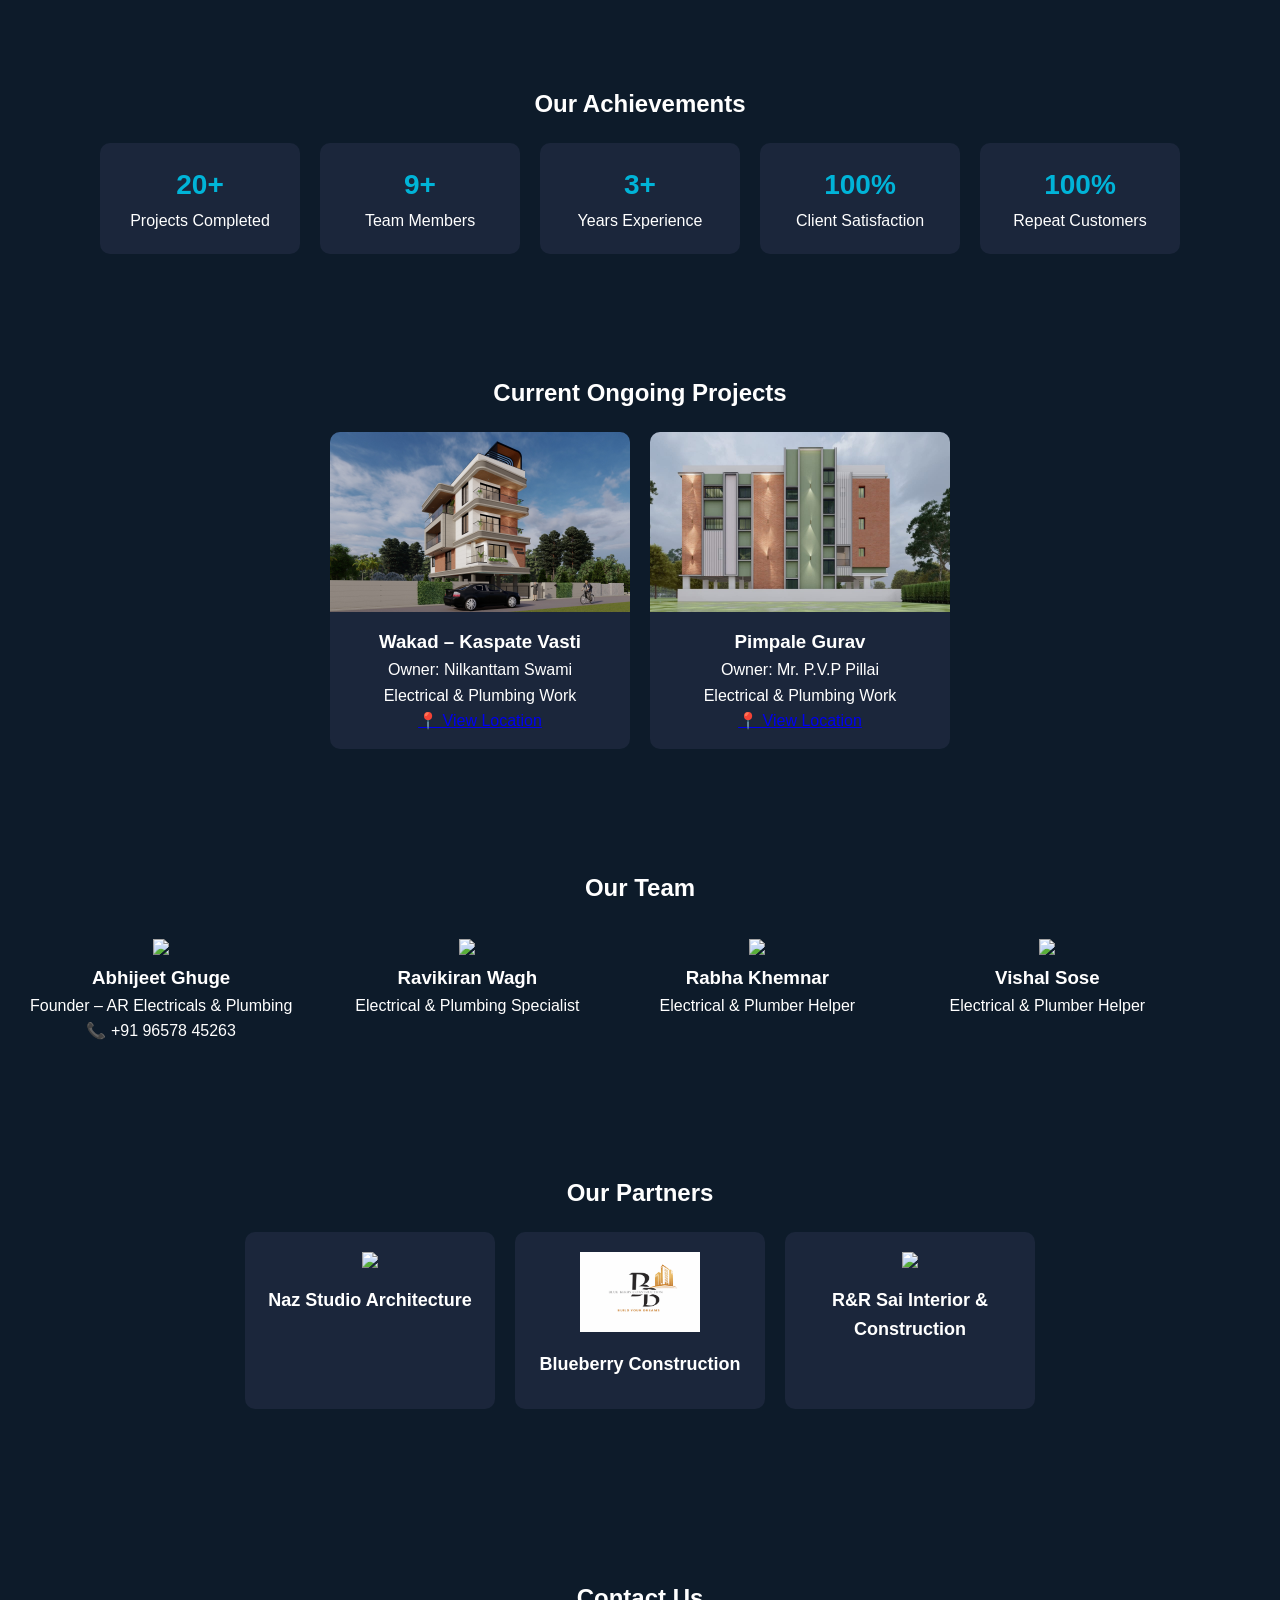
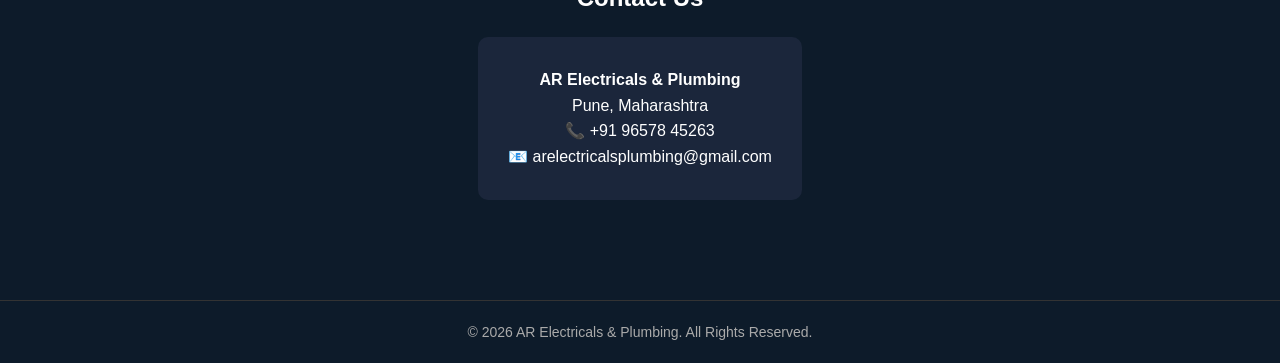
==== commit c7c15bfc: "Update index.html" ====
--- a/index.html
+++ b/index.html
@@ -36,6 +36,9 @@
 </section>
 
 <section class="hero">
+
+<div class="hero-bg"></div>  <!-- ADD THIS LINE -->
+
 <div class="hero-content">
 <h1>Electrical & Plumbing Experts</h1>
 
--- a/style.css
+++ b/style.css
@@ -63,8 +63,8 @@
 align-items:center;
 justify-content:center;
 text-align:center;
-background:linear-gradient(rgba(0,0,0,0.7), rgba(0,0,0,0.7)),
-url('https://images.unsplash.com/photo-1581090700227-4c4f50ed1b19');
+background:linear-gradient(rgba(0,0,0,0.75), rgba(0,0,0,0.75)),
+url('https://images.unsplash.com/photo-1581578731548-c64695cc6952');
 background-size:cover;
 background-position:center;
 }
@@ -198,29 +198,23 @@
 padding:15px;
 }
 
-/* ================= TEAM ================= */
+/* ===== PREMIUM TEAM SLIDER ===== */
 .team-slider{
 display:flex;
-flex-wrap:wrap;
-justify-content:center;
-gap:20px;
+overflow:hidden;
+position:relative;
+width:100%;
 }
 
 .team-member{
-background:#1b263b;
-padding:20px;
-border-radius:10px;
-width:220px;
-}
-
-.team-member img{
-width:100%;
-height:200px;
-object-fit:cover;
-border-radius:10px;
-margin-bottom:10px;
-}
-
+min-width:33.33%;
+box-sizing:border-box;
+padding:10px;
+transition:transform 0.5s ease;
+}
+.team-member.active{
+opacity:1;
+}
 /* ================= PARTNERS ================= */
 .partner-logo{
 width:100px;
@@ -269,6 +263,11 @@
 background-size:cover;
 background-position:center;
 }
+.hero{
+background-size:cover;
+background-position:center;
+background-attachment:fixed; /* parallax effect 🔥 */
+}
 
 /* SERVICE HEADINGS */
 .service-card h3{
@@ -283,7 +282,12 @@
 border-radius:10px;
 width:280px;
 position:relative;
-text-align:left;
+text-align:center; /* changed */
+display:flex;
+flex-direction:column;
+justify-content:center;
+align-items:center;
+min-height:180px;
 }
 
 .stars{
@@ -358,11 +362,31 @@
 border-top:1px solid #333;
 color:#aaa;
 }
+/* ===== PROJECT IMAGE SLIDER FIX ===== */
+.project-images{
+position:relative;
+height:180px;
+overflow:hidden;
+}
+
 .project-images img{
 width:100%;
-display:none;
-}
-
-.project-images img:first-child{
-display:block;
-}
+height:100%;
+object-fit:cover;
+position:absolute;
+top:0;
+left:0;
+}
+
+/* ===== TEAM SLIDER FIX ===== */
+.team-slider{
+display:flex;
+overflow-x:auto;
+scroll-behavior:smooth;
+gap:20px;
+}
+
+.team-member{
+min-width:250px;
+flex-shrink:0;
+}
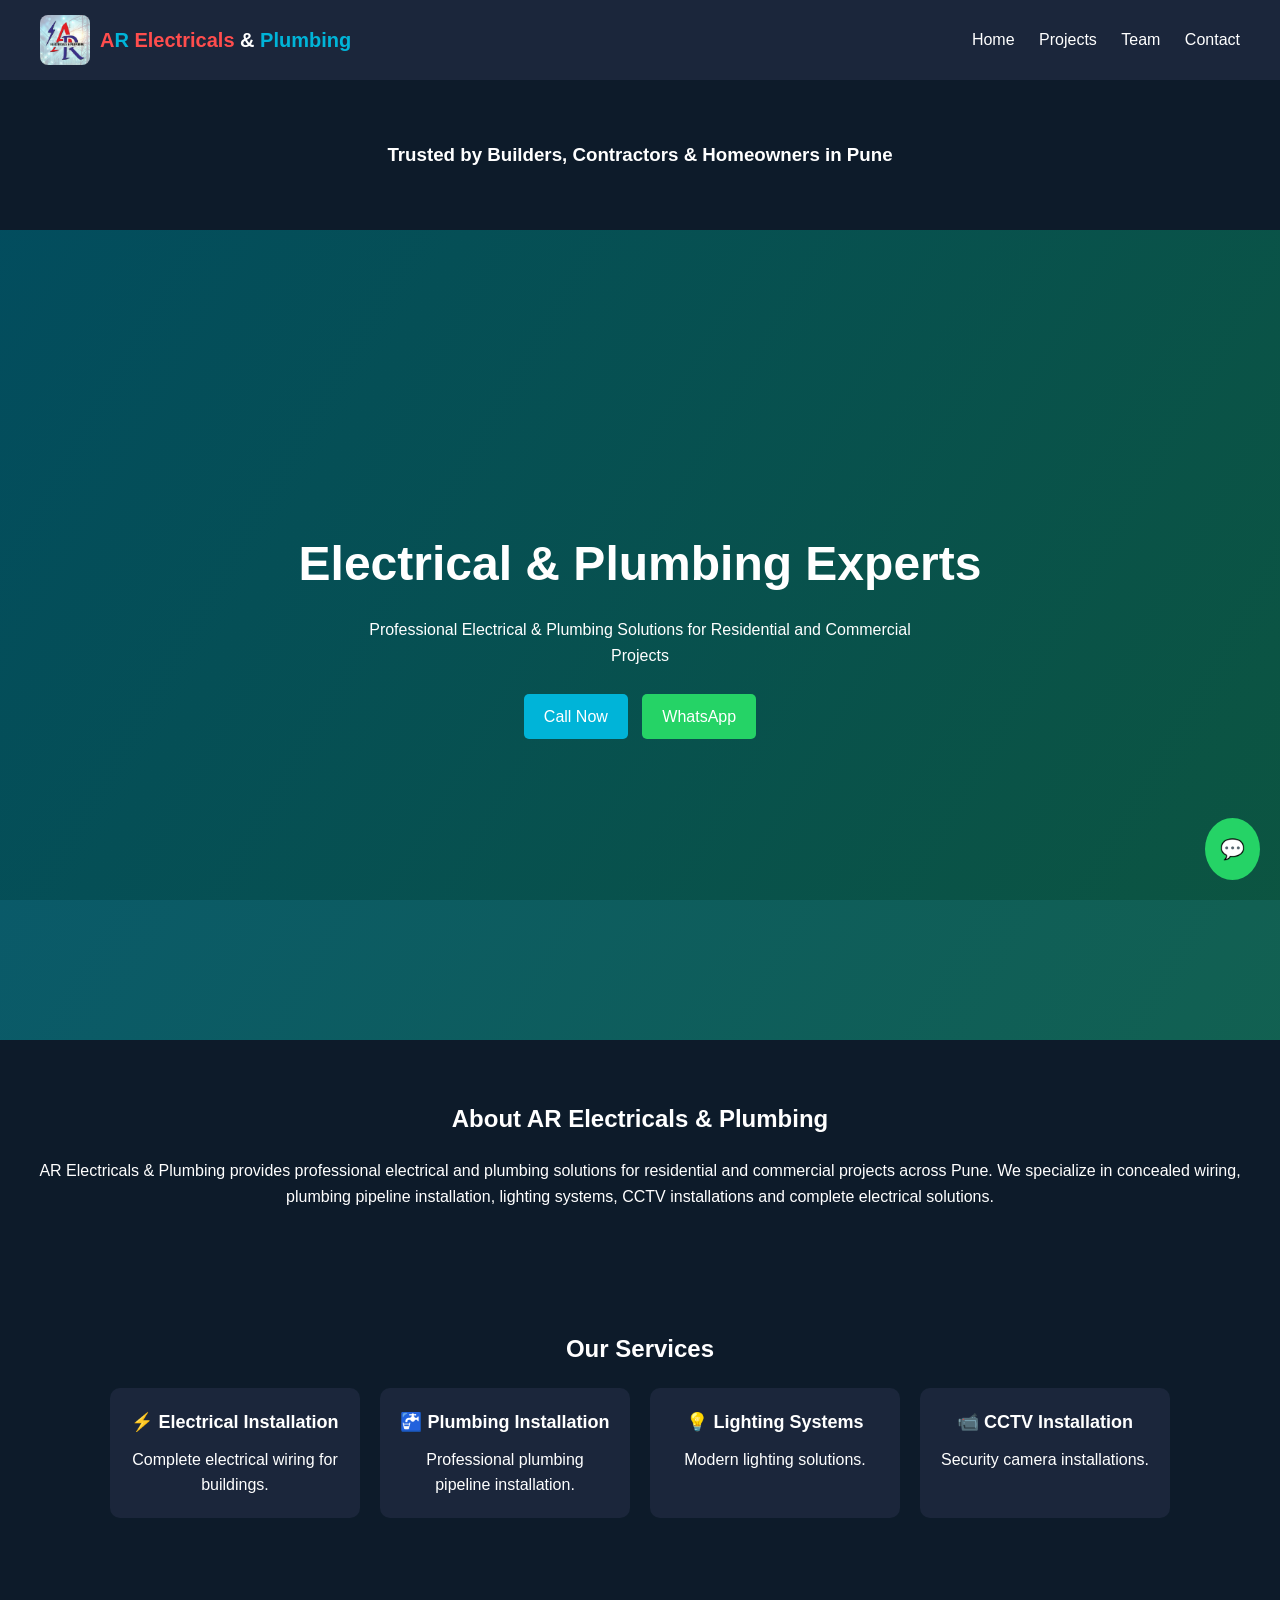
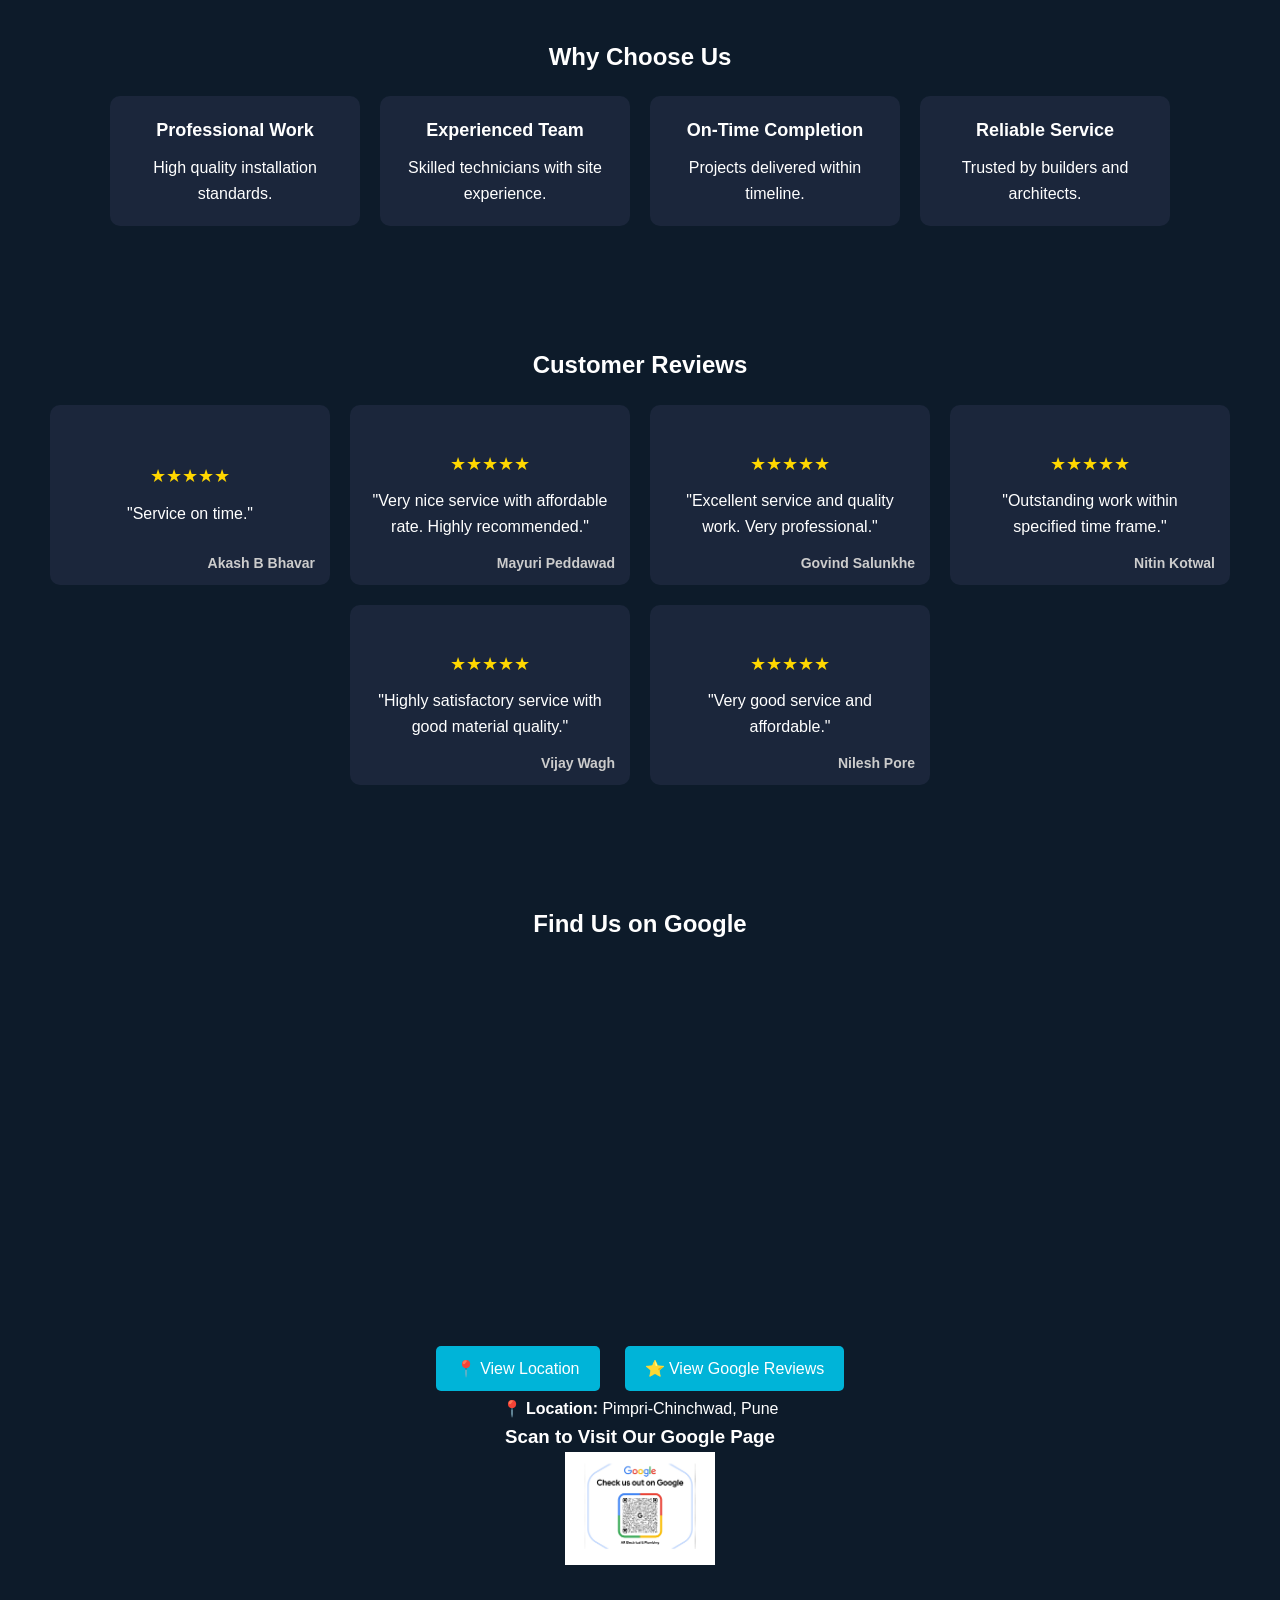
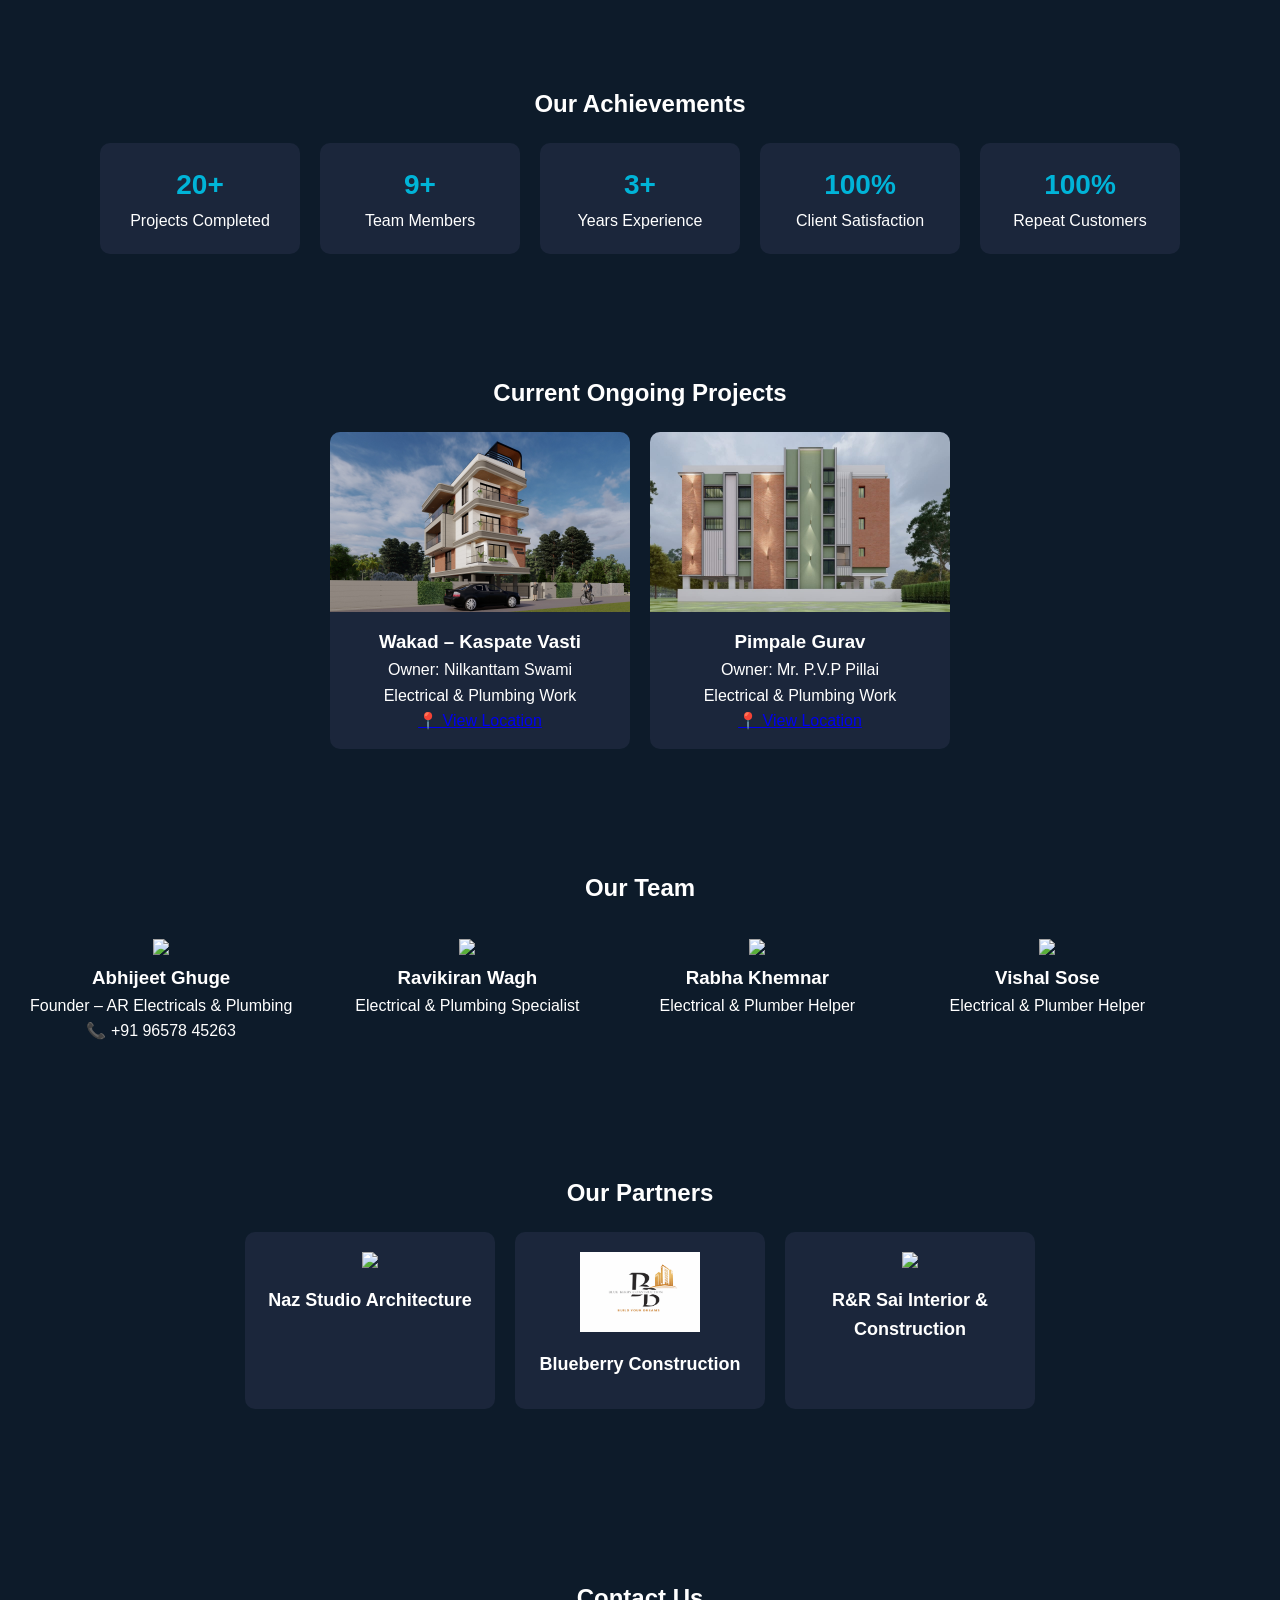
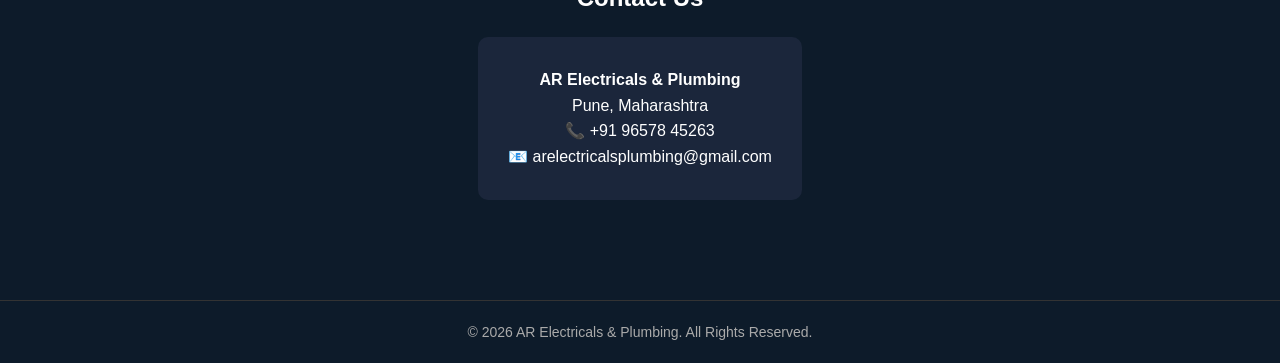
==== commit 0c2408c0: "Update index.html" ====
--- a/index.html
+++ b/index.html
@@ -37,7 +37,8 @@
 
 <section class="hero">
 
-<div class="hero-bg"></div>  <!-- ADD THIS LINE -->
+<div class="hero-bg"></div>
+<div class="hero-animation"></div> <!-- ADD THIS -->
 
 <div class="hero-content">
 <h1>Electrical & Plumbing Experts</h1>
--- a/style.css
+++ b/style.css
@@ -63,10 +63,9 @@
 align-items:center;
 justify-content:center;
 text-align:center;
-background:linear-gradient(rgba(0,0,0,0.75), rgba(0,0,0,0.75)),
-url('https://images.unsplash.com/photo-1581578731548-c64695cc6952');
-background-size:cover;
-background-position:center;
+position:relative;
+overflow:hidden;
+background:#0d1b2a; /* keep simple base */
 }
 
 .hero h1{
@@ -390,3 +389,34 @@
 min-width:250px;
 flex-shrink:0;
 }
+/* ===== HERO ANIMATION BACKGROUND ===== */
+.hero{
+position:relative;
+overflow:hidden;
+}
+
+.hero-bg{
+position:absolute;
+top:0;
+left:0;
+width:100%;
+height:100%;
+z-index:0;
+
+background:linear-gradient(120deg, #00b4d8, #25d366, #0d1b2a);
+background-size:300% 300%;
+
+animation:moveBg 6s ease infinite;
+opacity:0.4; /* increased from 0.2 */
+}
+
+@keyframes moveBg{
+0%{background-position:0% 50%;}
+50%{background-position:100% 50%;}
+100%{background-position:0% 50%;}
+}
+
+.hero-content{
+position:relative;
+z-index:2;
+}
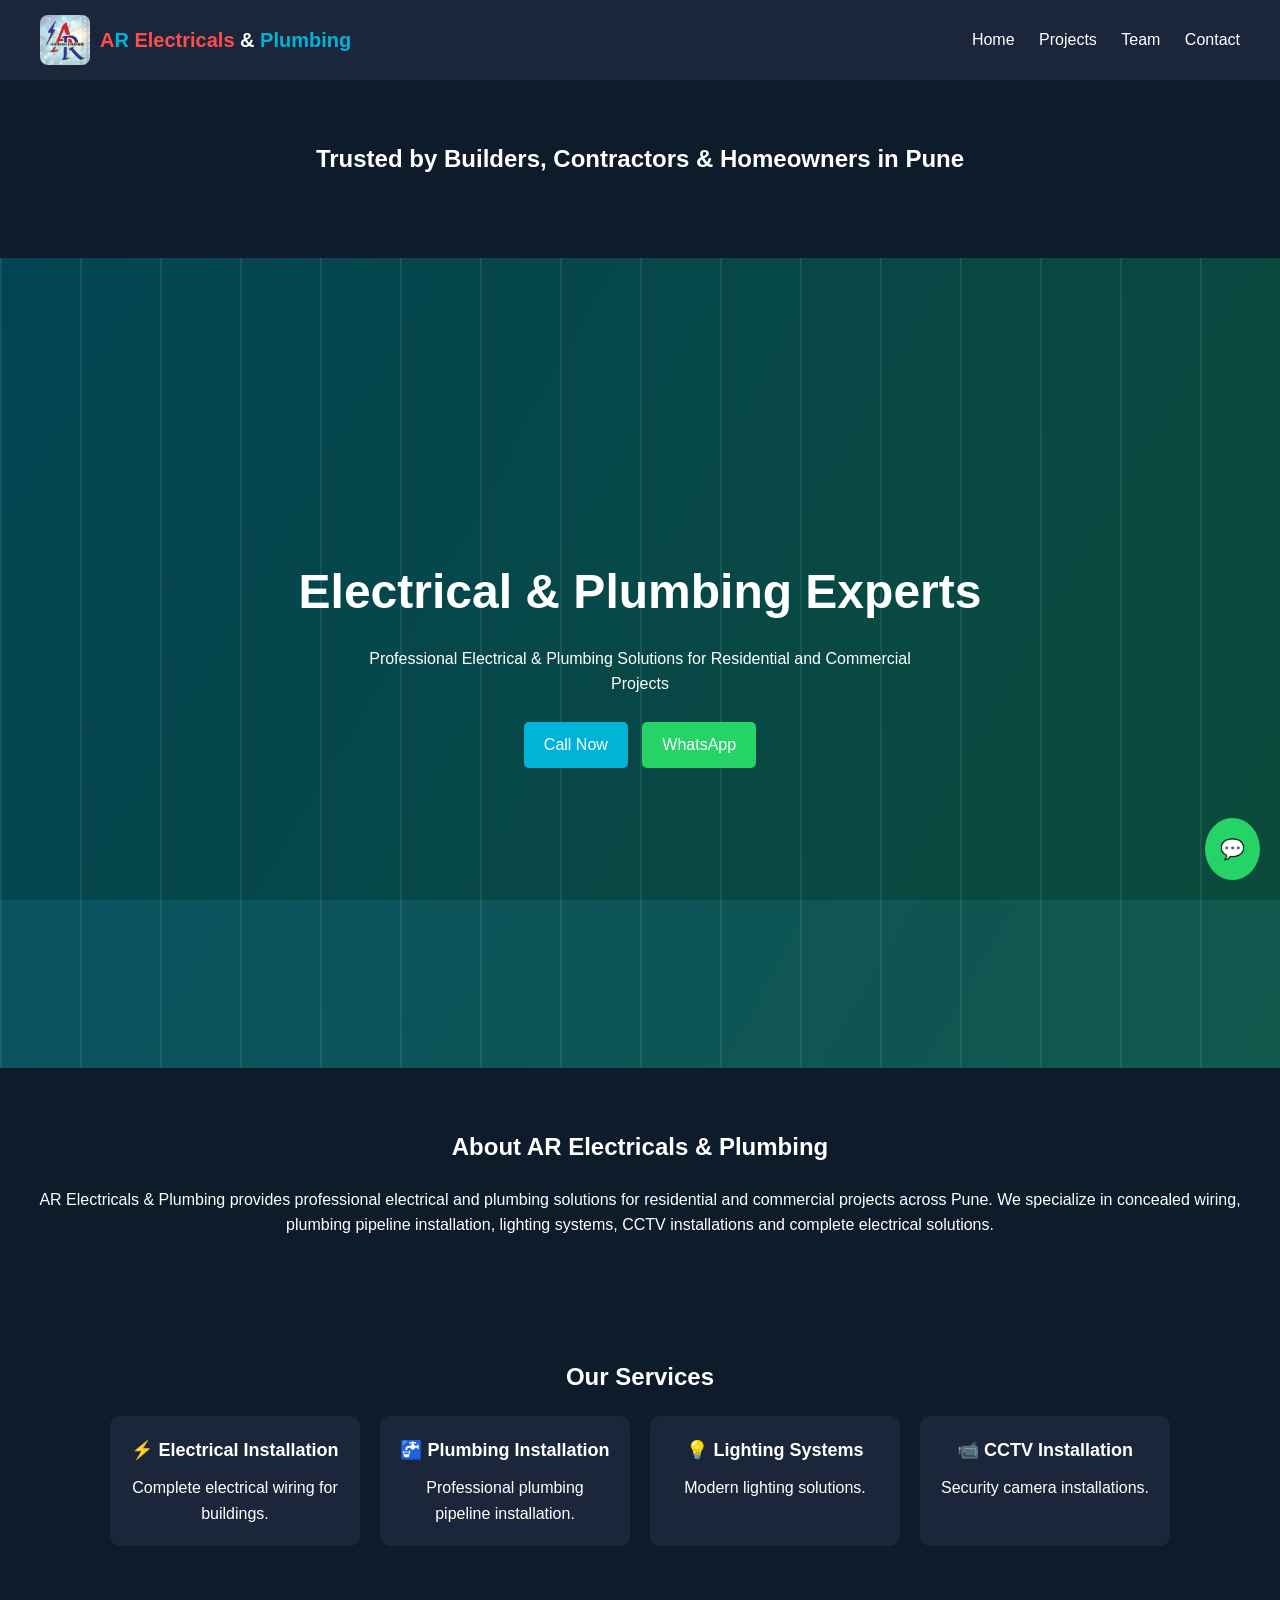
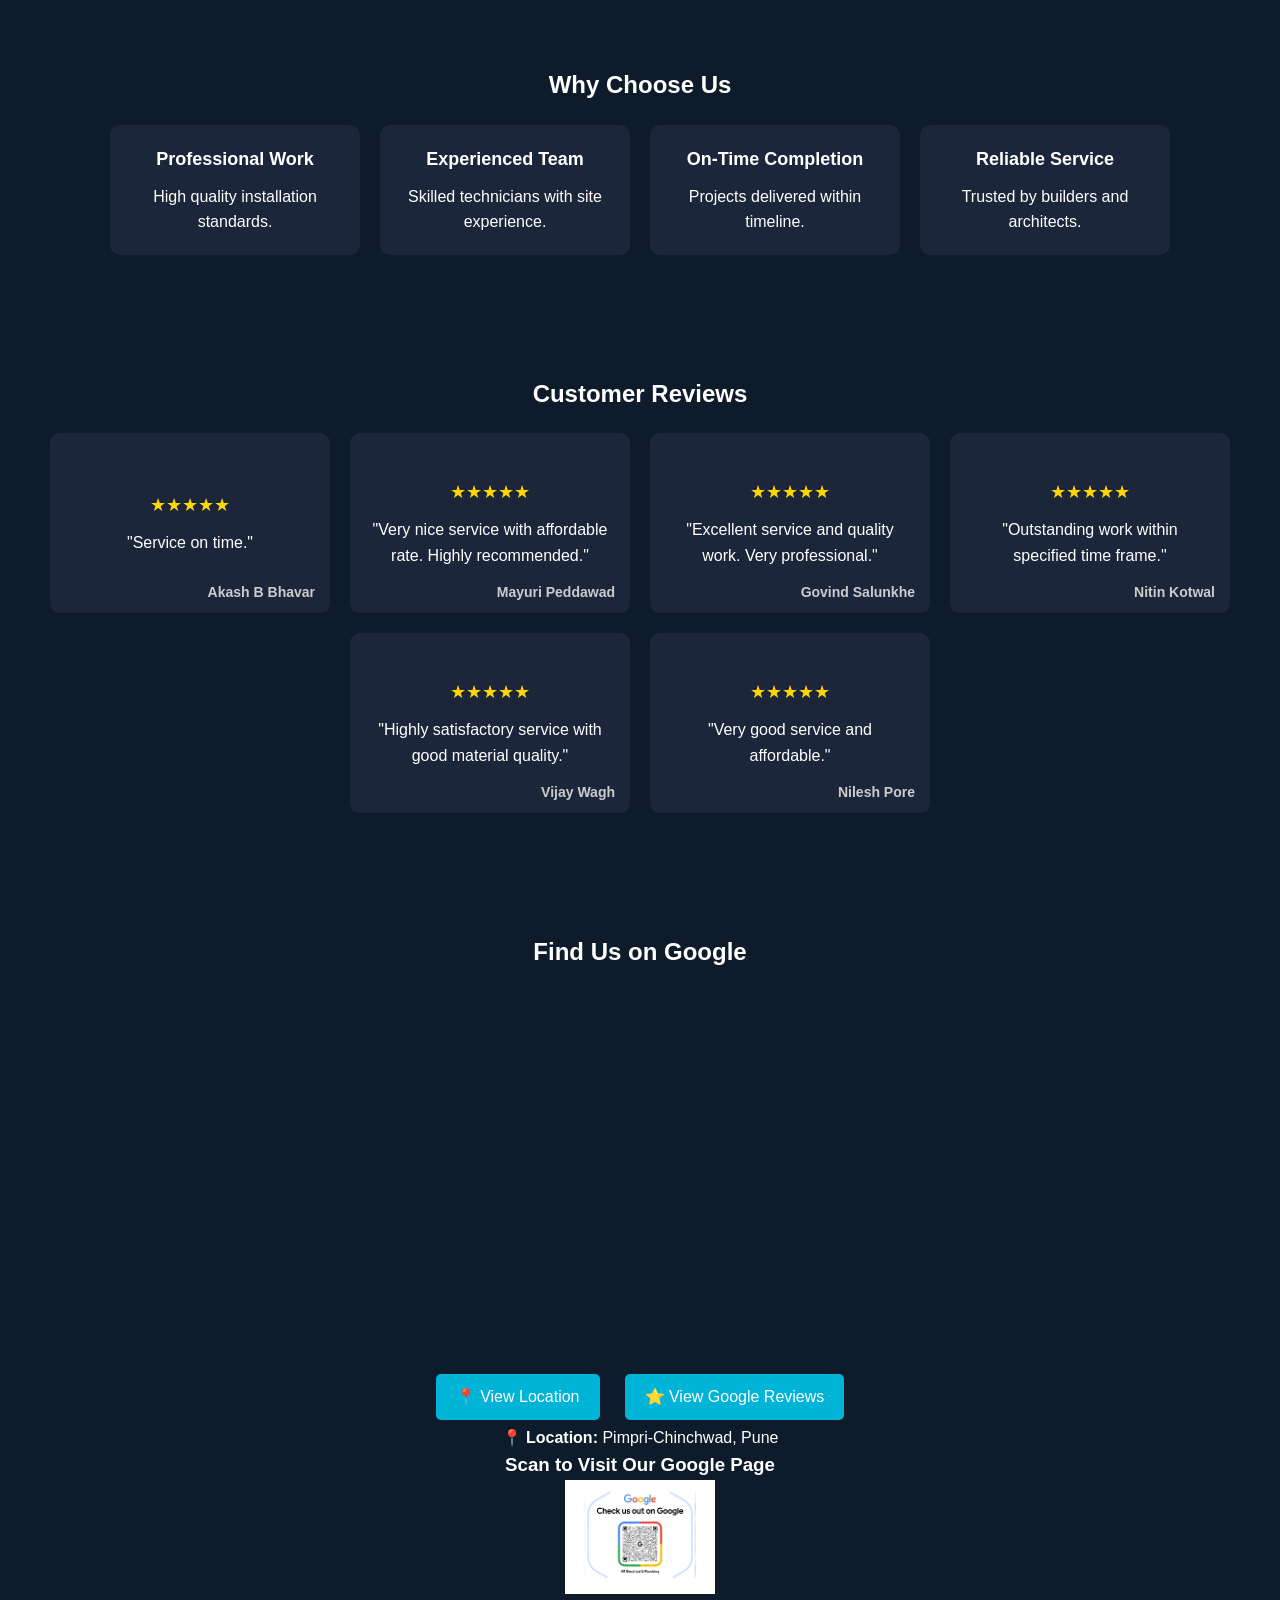
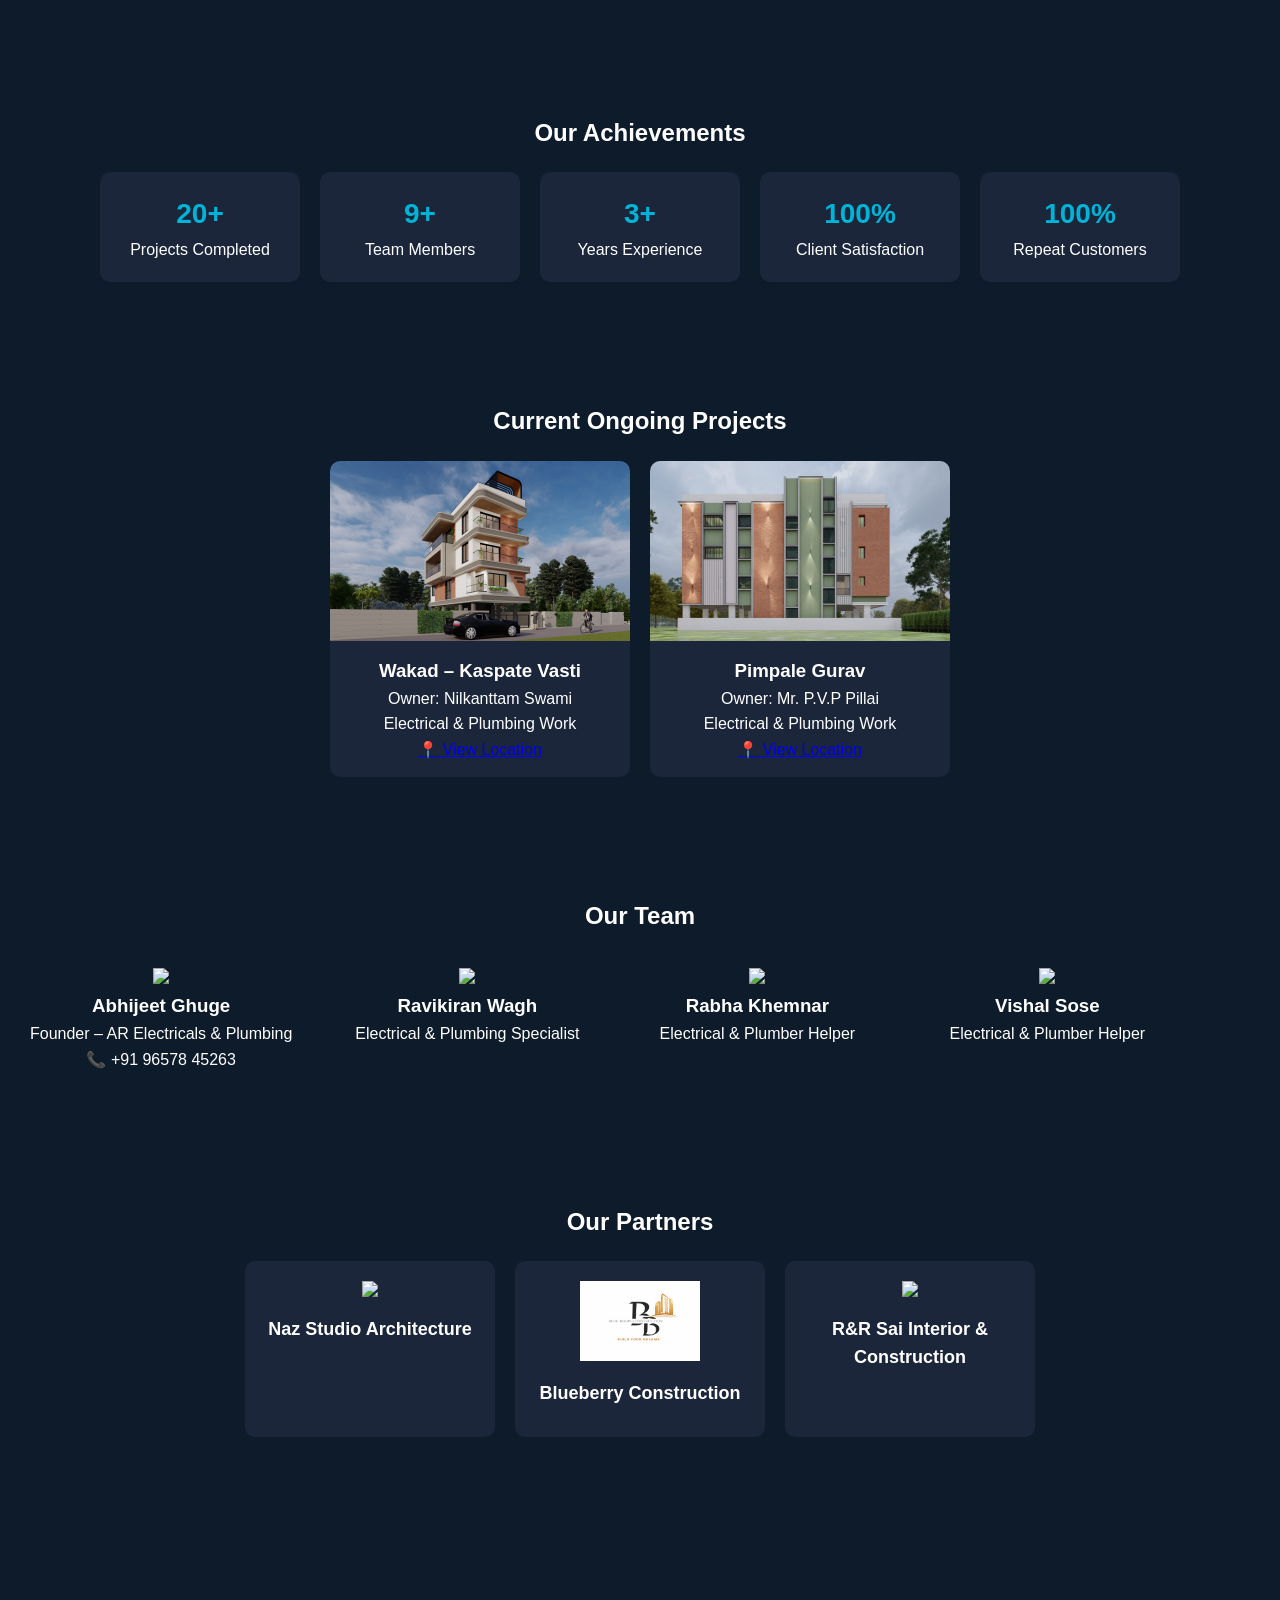
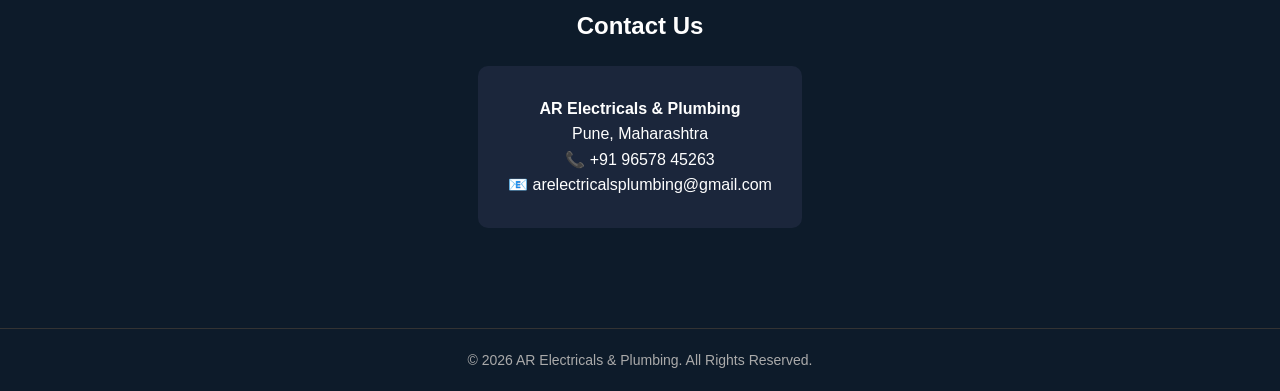
==== commit 6643ed1c: "Update index.html" ====
--- a/index.html
+++ b/index.html
@@ -32,7 +32,7 @@
 
 <!-- HERO -->
 <section class="trust">
-<h3>Trusted by Builders, Contractors & Homeowners in Pune</h3>
+<h2>Trusted by Builders, Contractors & Homeowners in Pune</h2>
 </section>
 
 <section class="hero">
--- a/style.css
+++ b/style.css
@@ -395,6 +395,9 @@
 overflow:hidden;
 }
 
+/* ===== REALISTIC ANIMATION ===== */
+
+/* Base animated gradient */
 .hero-bg{
 position:absolute;
 top:0;
@@ -405,18 +408,58 @@
 
 background:linear-gradient(120deg, #00b4d8, #25d366, #0d1b2a);
 background-size:300% 300%;
-
 animation:moveBg 6s ease infinite;
-opacity:0.4; /* increased from 0.2 */
-}
-
+opacity:0.35;
+}
+
+/* Electric moving lines */
+.hero-animation{
+position:absolute;
+top:0;
+left:0;
+width:100%;
+height:100%;
+z-index:1;
+pointer-events:none;
+
+/* SVG-like line effect */
+background-image: repeating-linear-gradient(
+90deg,
+rgba(255,255,255,0.08) 0px,
+rgba(255,255,255,0.08) 2px,
+transparent 2px,
+transparent 80px
+);
+
+animation:moveLines 4s linear infinite;
+}
+
+/* gradient movement */
 @keyframes moveBg{
 0%{background-position:0% 50%;}
 50%{background-position:100% 50%;}
 100%{background-position:0% 50%;}
 }
 
+/* electric flow */
+@keyframes moveLines{
+0%{background-position:0 0;}
+100%{background-position:200px 0;}
+}
+
+/* content always above */
 .hero-content{
 position:relative;
 z-index:2;
 }
+
+@keyframes moveBg{
+0%{background-position:0% 50%;}
+50%{background-position:100% 50%;}
+100%{background-position:0% 50%;}
+}
+
+.hero-content{
+position:relative;
+z-index:2;
+}
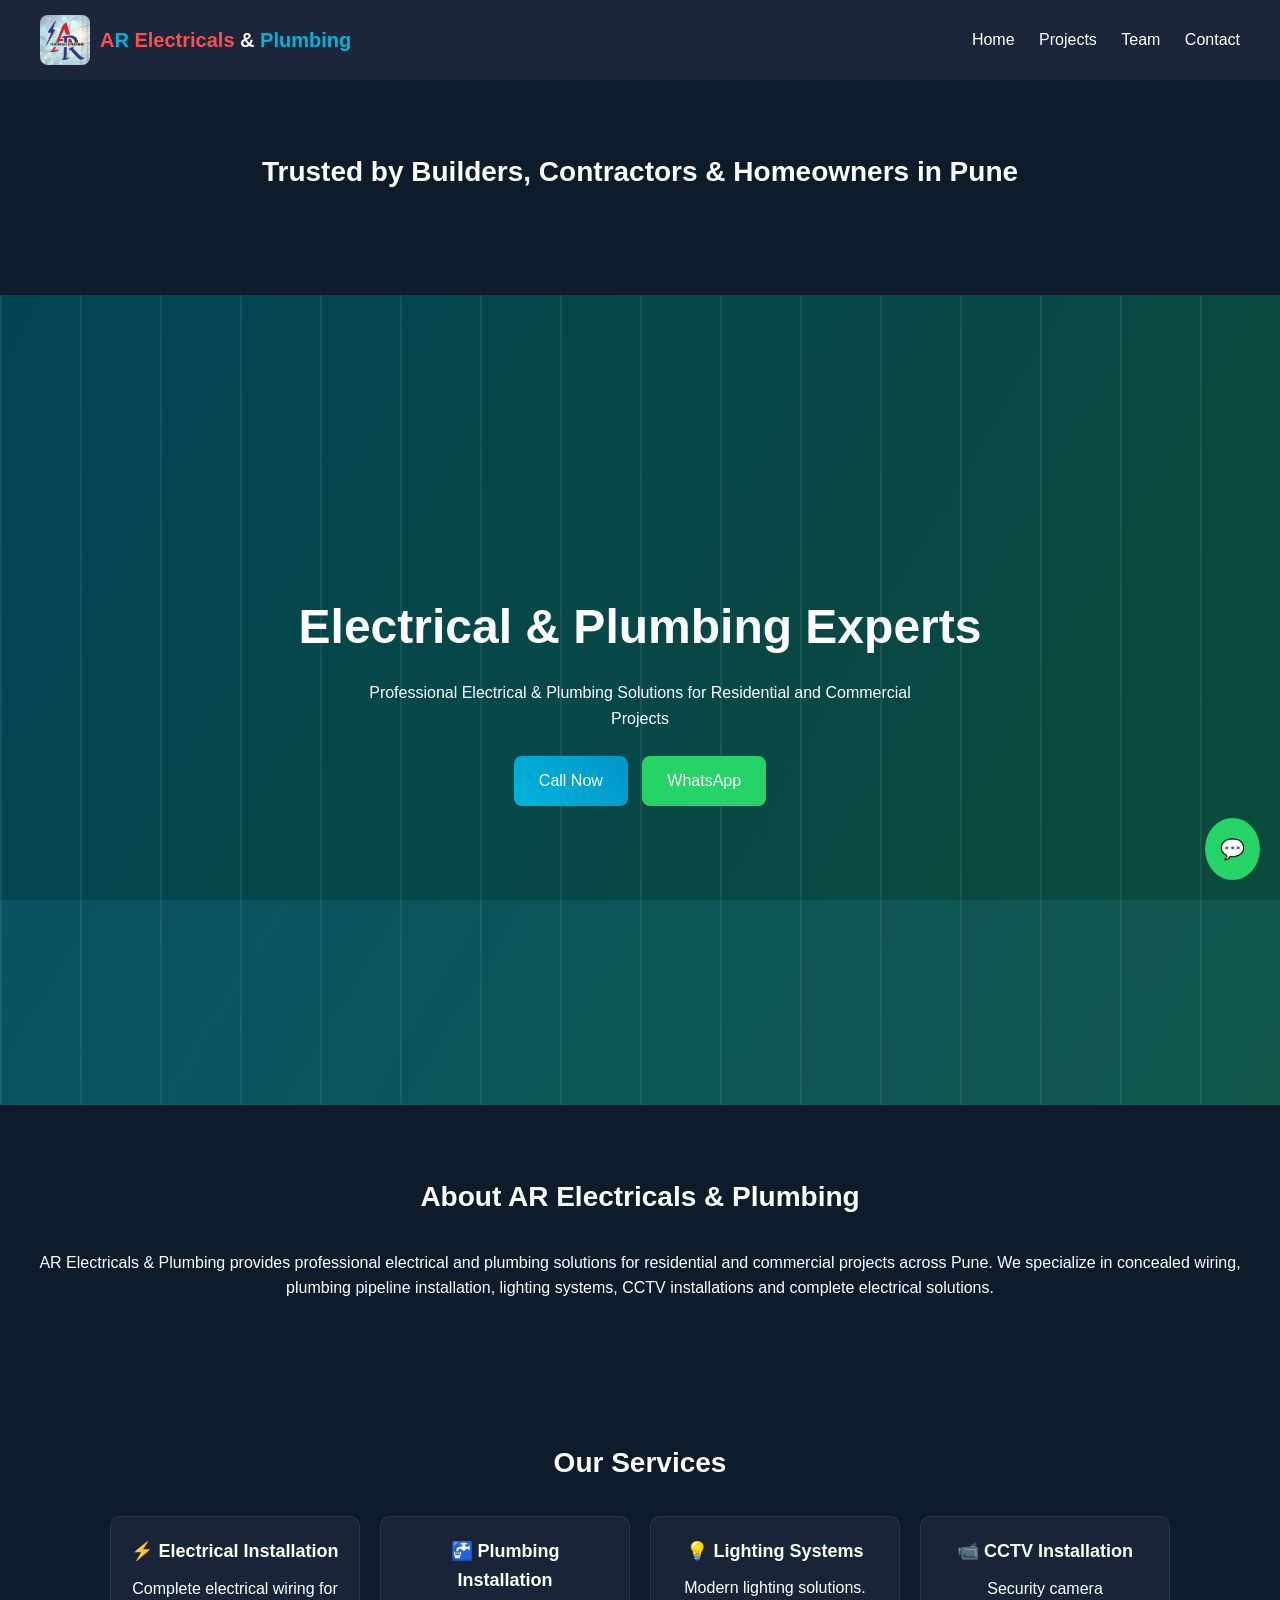
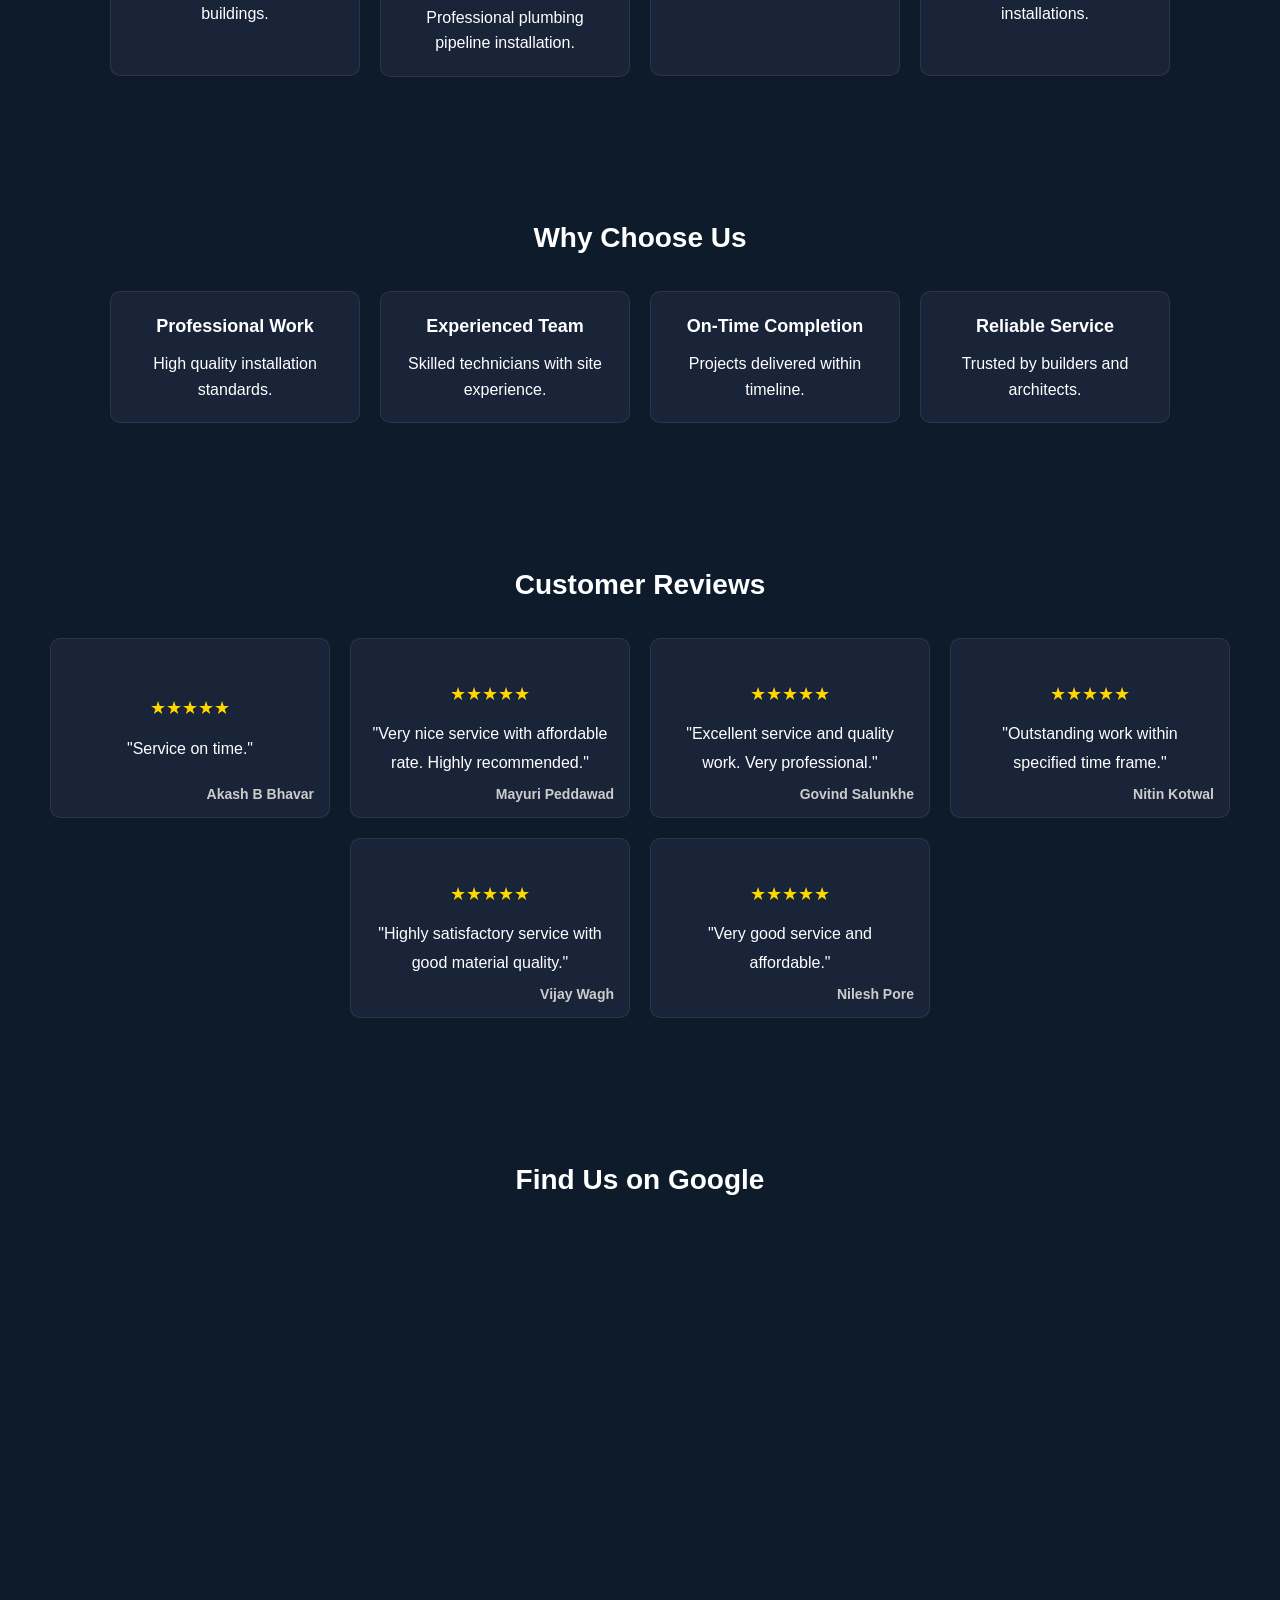
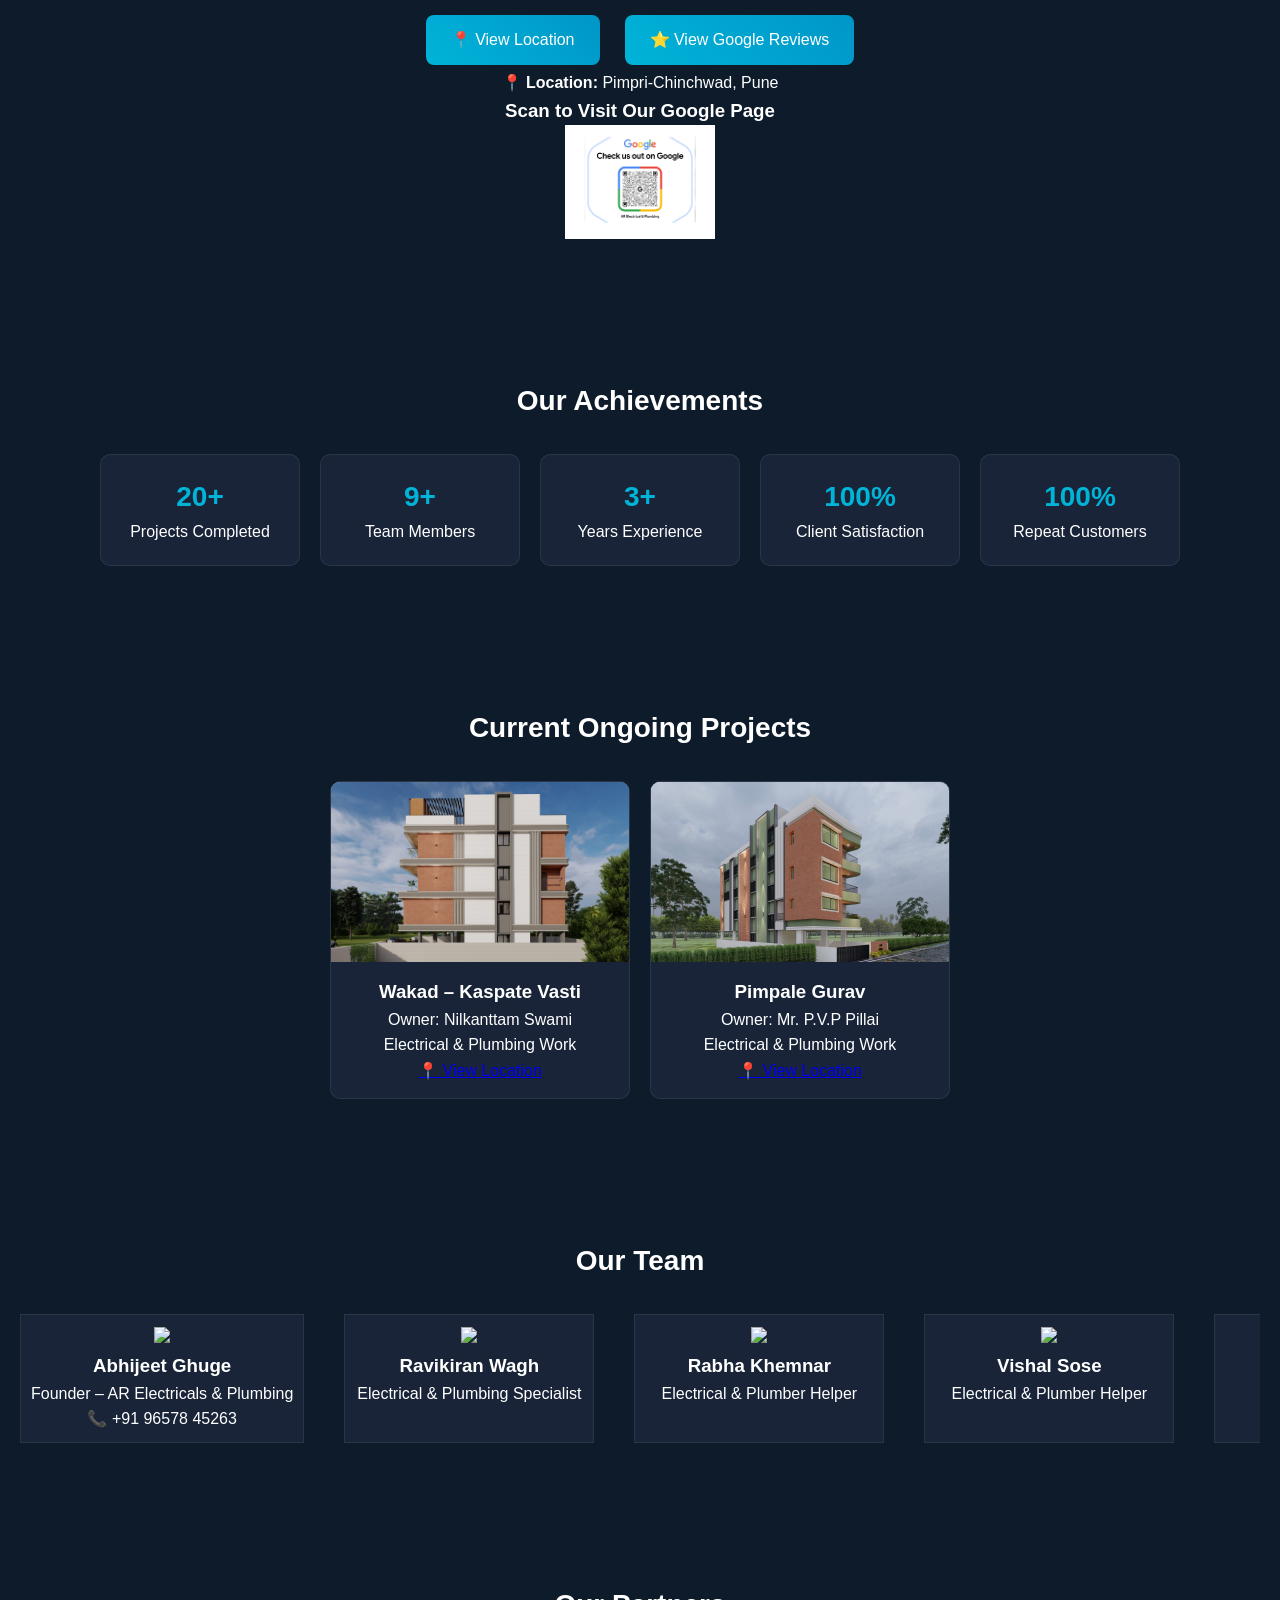
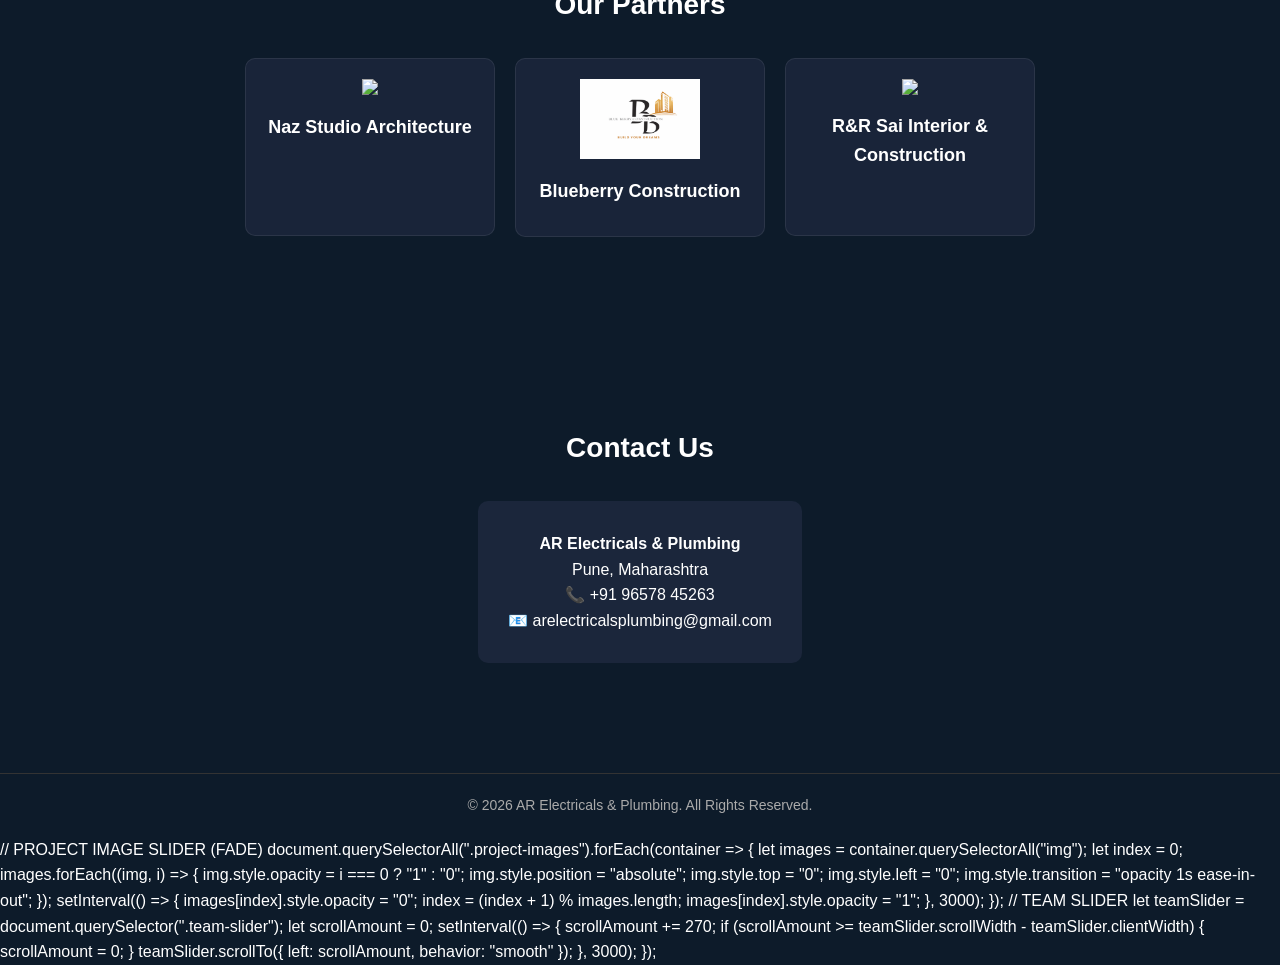
==== commit 0704cfb0: "Update index.html" ====
--- a/index.html
+++ b/index.html
@@ -372,7 +372,27 @@
 
 <!-- TEAM AUTO SLIDER -->
 <script>
-document.addEventListener("DOMContentLoaded", function(){
+let slider = document.querySelector(".team-slider");
+...
+</script>
+
+<!-- ADD THIS BELOW -->
+<script>
+const elements = document.querySelectorAll(".fade-up");
+
+window.addEventListener("scroll", () => {
+elements.forEach(el => {
+const rect = el.getBoundingClientRect();
+
+if(rect.top < window.innerHeight - 100){
+el.classList.add("show");
+}
+});
+});
+</script>
+
+</body>
+</html>
 
 // PROJECT IMAGE SLIDER (FADE)
 document.querySelectorAll(".project-images").forEach(container => {
--- a/style.css
+++ b/style.css
@@ -90,8 +90,21 @@
 transition:0.3s;
 }
 
+.btn{
+display:inline-block;
+padding:12px 25px;
+margin:5px;
+background:linear-gradient(45deg,#00b4d8,#0096c7);
+color:#fff;
+text-decoration:none;
+border-radius:8px;
+transition:0.3s;
+font-weight:500;
+}
+
 .btn:hover{
-background:#0096c7;
+transform:translateY(-2px);
+box-shadow:0 8px 20px rgba(0,180,216,0.4);
 }
 
 .whatsapp{
@@ -463,3 +476,95 @@
 position:relative;
 z-index:2;
 }
+/* ===== MOBILE RESPONSIVE ===== */
+@media(max-width:768px){
+
+header{
+flex-direction:column;
+padding:10px;
+}
+
+.menu{
+margin-top:10px;
+}
+
+.hero h1{
+font-size:2rem;
+}
+
+.hero p{
+font-size:14px;
+padding:0 10px;
+}
+
+.service-grid{
+flex-direction:column;
+align-items:center;
+}
+
+.project-card{
+width:90%;
+}
+
+.team-member{
+min-width:100%;
+}
+
+}
+/* ===== PREMIUM CARD LOOK ===== */
+.service-card,
+.project-card,
+.review-card,
+.team-member,
+.stat-box{
+background:rgba(27,38,59,0.9);
+backdrop-filter:blur(10px);
+border:1px solid rgba(255,255,255,0.08);
+transition:0.3s ease;
+}
+
+/* hover effect */
+.service-card:hover,
+.project-card:hover,
+.review-card:hover,
+.team-member:hover{
+transform:translateY(-10px) scale(1.02);
+box-shadow:0 15px 30px rgba(0,0,0,0.5);
+}
+/* ===== PREMIUM UI EXTRA ===== */
+
+/* STEP 3: SECTION SPACING */
+section{
+padding:70px 20px;
+}
+
+h2{
+margin-bottom:30px;
+font-size:28px;
+}
+
+/* STEP 4: PROJECT IMAGE ZOOM */
+.project-images img{
+transition:0.5s;
+}
+
+.project-card:hover img{
+transform:scale(1.1);
+}
+
+/* STEP 5: REVIEW TEXT IMPROVE */
+.review-card{
+line-height:1.8;
+}
+/* ===== SCROLL ANIMATION ===== */
+
+.fade-up{
+opacity:0;
+transform:translateY(40px);
+transition:all 0.8s ease;
+}
+
+.fade-up.show{
+opacity:1;
+transform:translateY(0);
+}
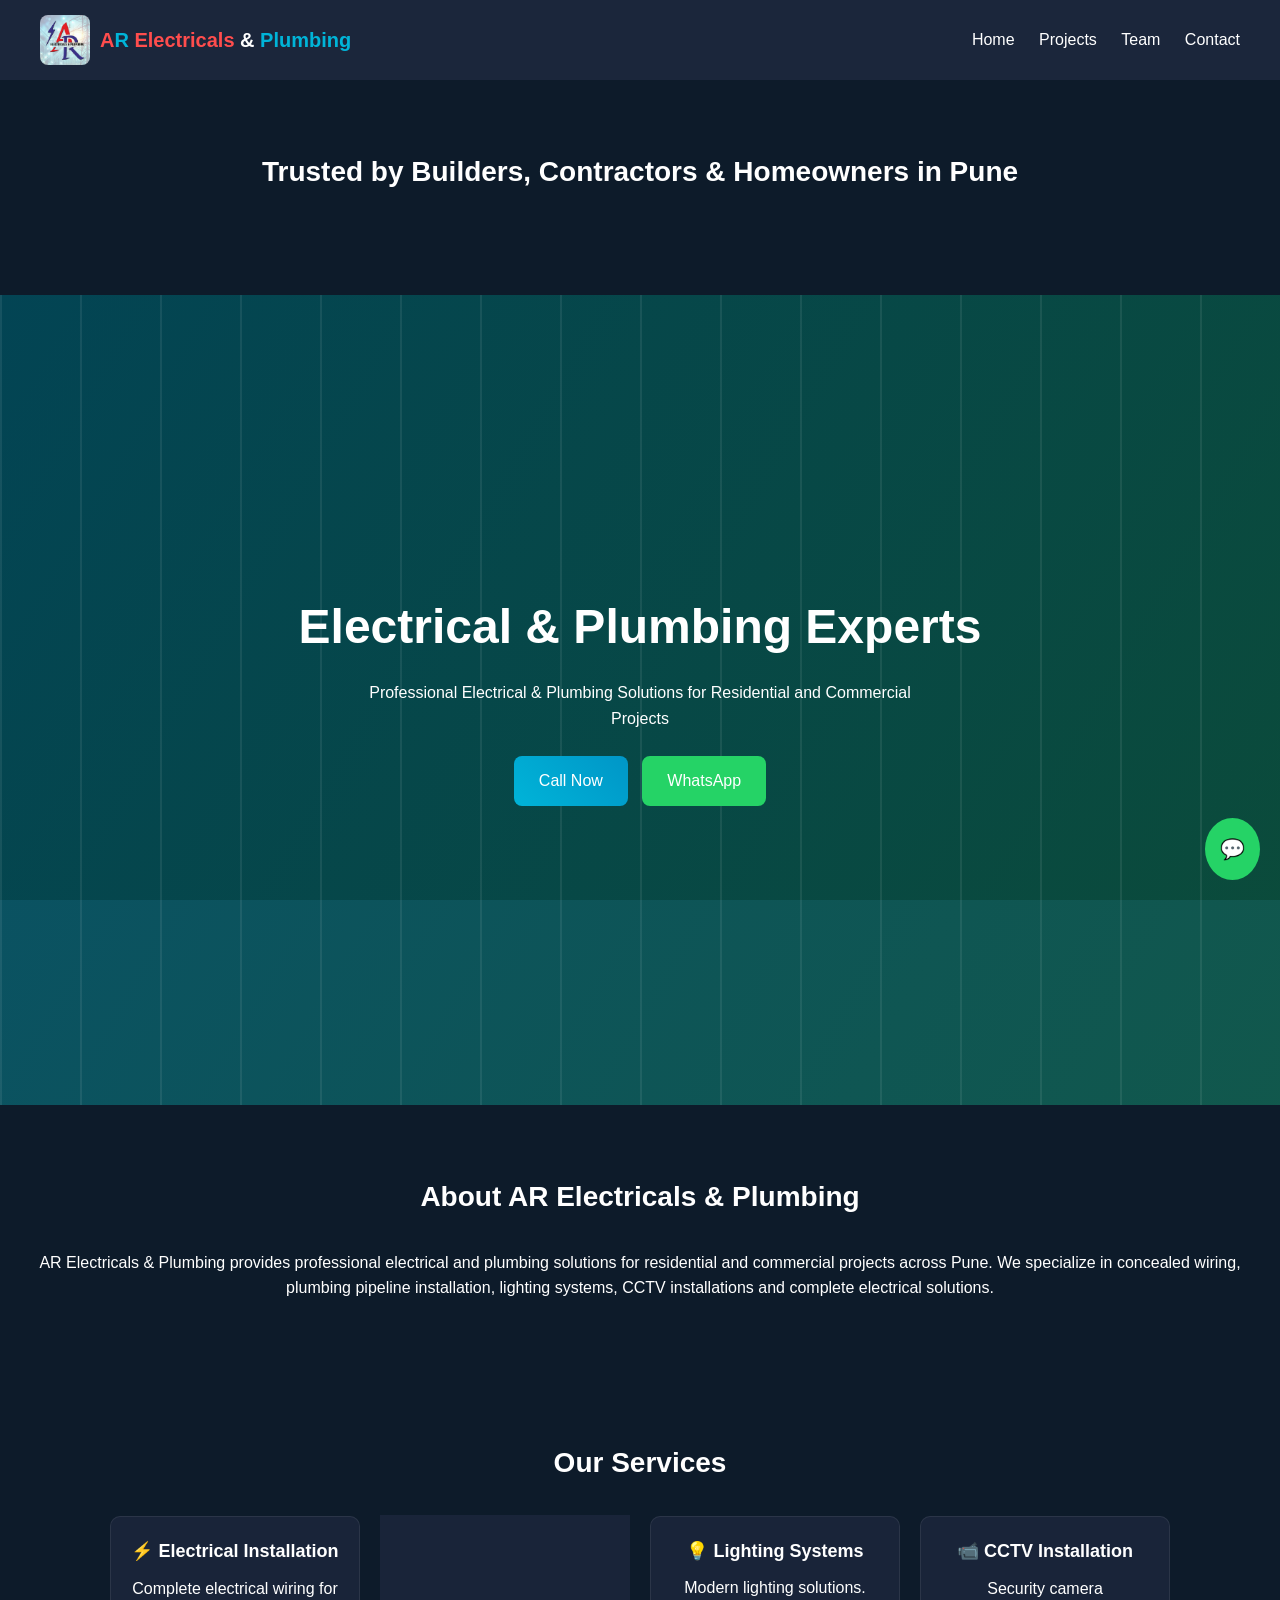
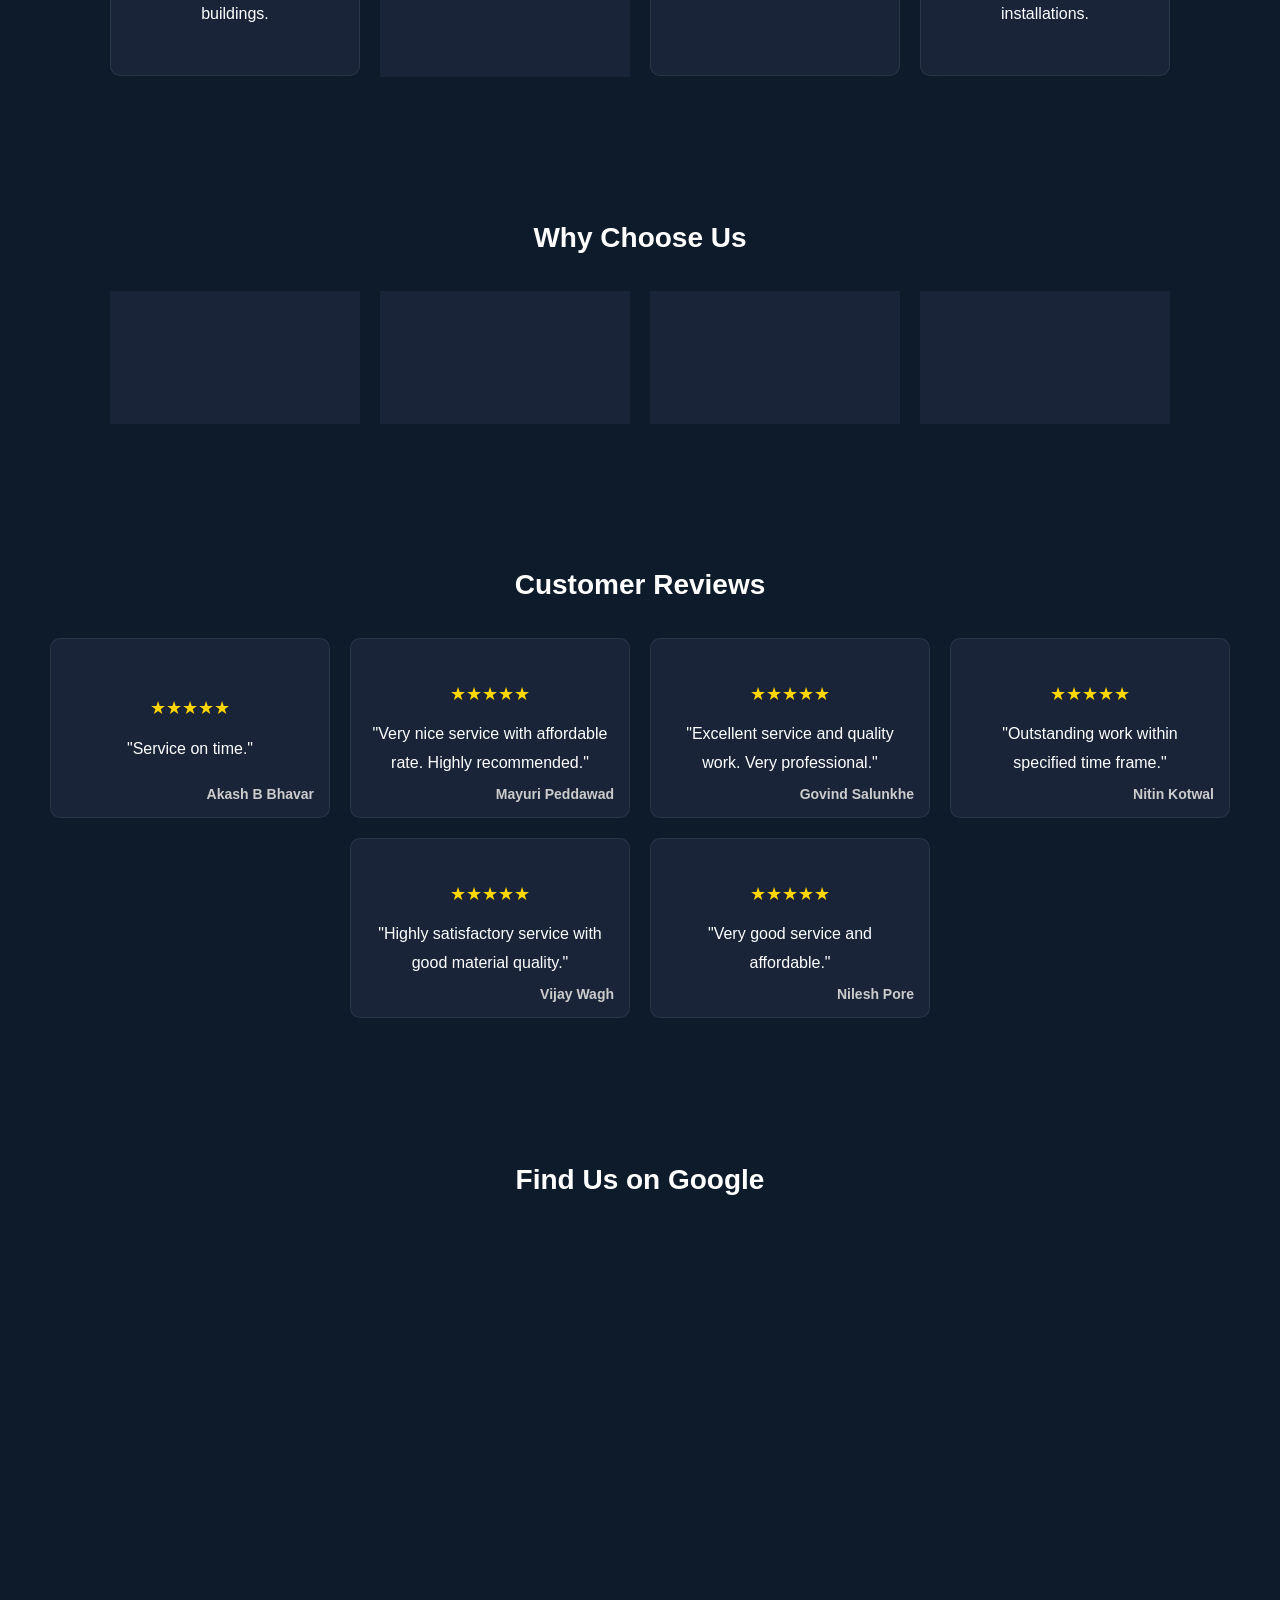
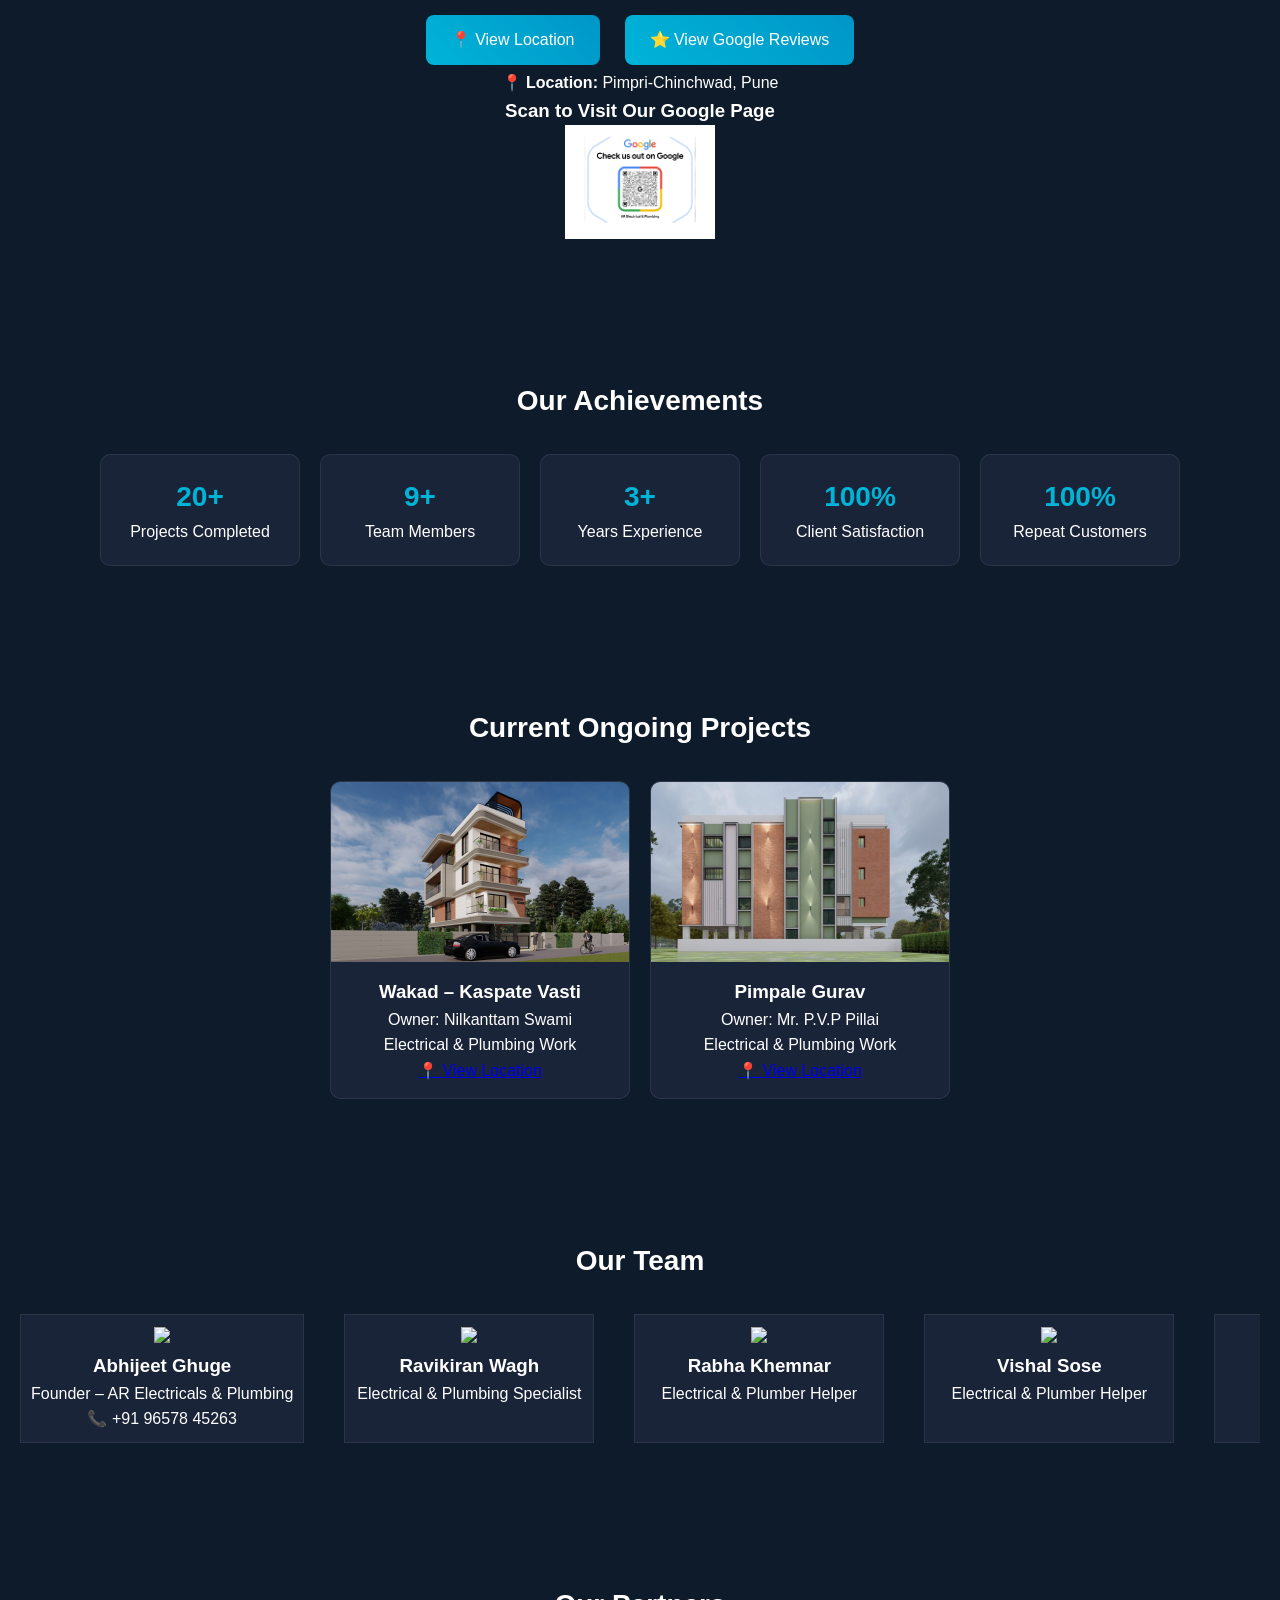
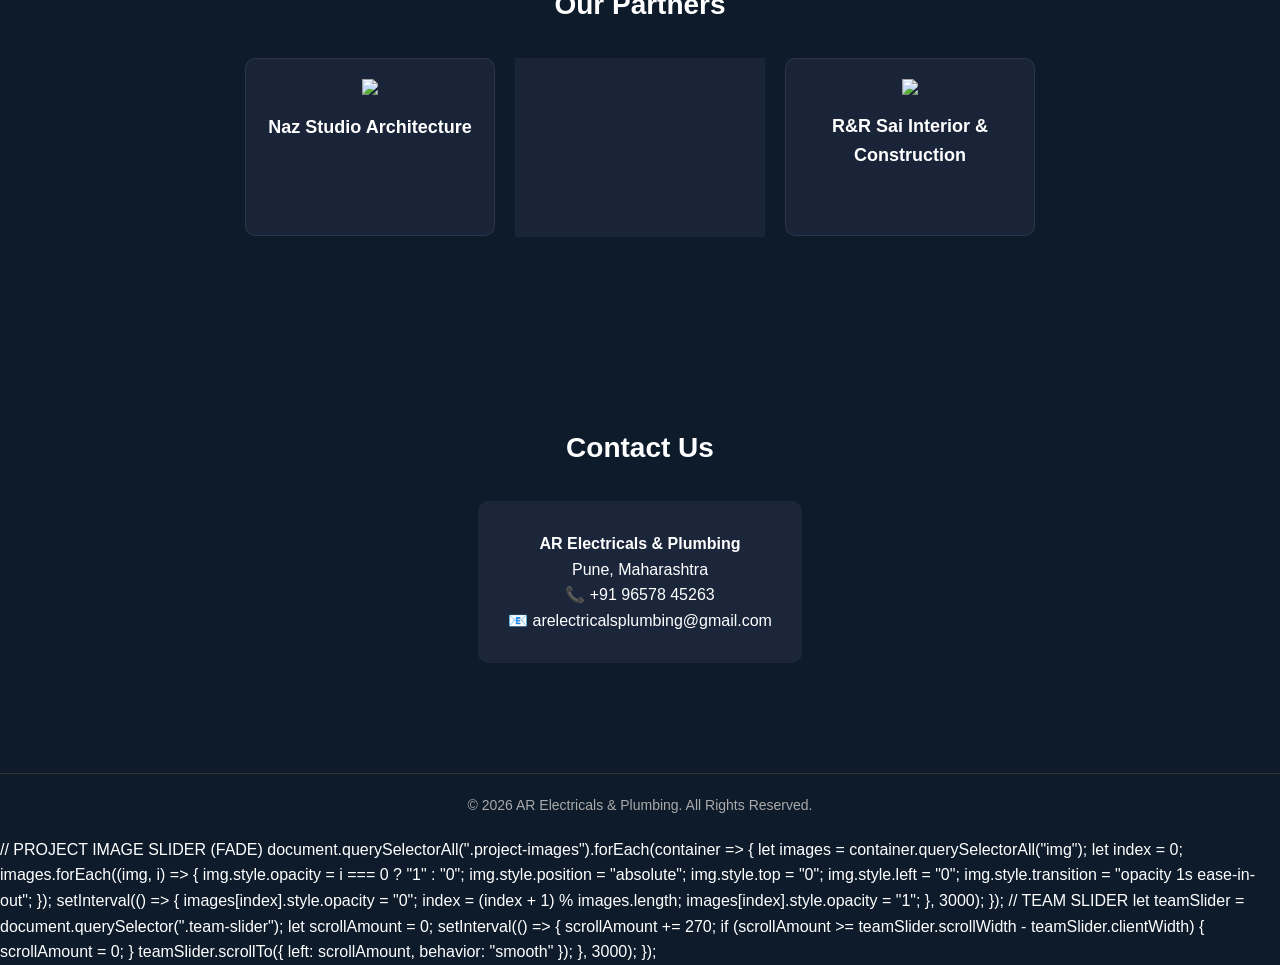
==== commit 906a42e3: "Update index.html" ====
--- a/index.html
+++ b/index.html
@@ -370,31 +370,10 @@
 
 <a href="https://wa.me/919657845263" class="whatsapp-float">💬</a>
 
-<!-- TEAM AUTO SLIDER -->
+<!-- ALL JS SHOULD BE INSIDE SCRIPT -->
 <script>
-let slider = document.querySelector(".team-slider");
-...
-</script>
-
-<!-- ADD THIS BELOW -->
-<script>
-const elements = document.querySelectorAll(".fade-up");
-
-window.addEventListener("scroll", () => {
-elements.forEach(el => {
-const rect = el.getBoundingClientRect();
-
-if(rect.top < window.innerHeight - 100){
-el.classList.add("show");
-}
-});
-});
-</script>
-
-</body>
-</html>
-
-// PROJECT IMAGE SLIDER (FADE)
+
+// PROJECT IMAGE SLIDER
 document.querySelectorAll(".project-images").forEach(container => {
 let images = container.querySelectorAll("img");
 let index = 0;
@@ -431,5 +410,60 @@
 });
 }, 3000);
 
-});
+// SCROLL ANIMATION
+const elements = document.querySelectorAll(".fade-up");
+
+window.addEventListener("scroll", () => {
+elements.forEach(el => {
+const rect = el.getBoundingClientRect();
+
+if(rect.top < window.innerHeight - 100){
+el.classList.add("show");
+}
+});
+});
+
 </script>
+
+</body>
+
+// PROJECT IMAGE SLIDER (FADE)
+document.querySelectorAll(".project-images").forEach(container => {
+let images = container.querySelectorAll("img");
+let index = 0;
+
+images.forEach((img, i) => {
+img.style.opacity = i === 0 ? "1" : "0";
+img.style.position = "absolute";
+img.style.top = "0";
+img.style.left = "0";
+img.style.transition = "opacity 1s ease-in-out";
+});
+
+setInterval(() => {
+images[index].style.opacity = "0";
+index = (index + 1) % images.length;
+images[index].style.opacity = "1";
+}, 3000);
+});
+
+// TEAM SLIDER
+let teamSlider = document.querySelector(".team-slider");
+let scrollAmount = 0;
+
+setInterval(() => {
+scrollAmount += 270;
+
+if (scrollAmount >= teamSlider.scrollWidth - teamSlider.clientWidth) {
+scrollAmount = 0;
+}
+
+teamSlider.scrollTo({
+left: scrollAmount,
+behavior: "smooth"
+});
+}, 3000);
+
+});
+</script>
+</html>
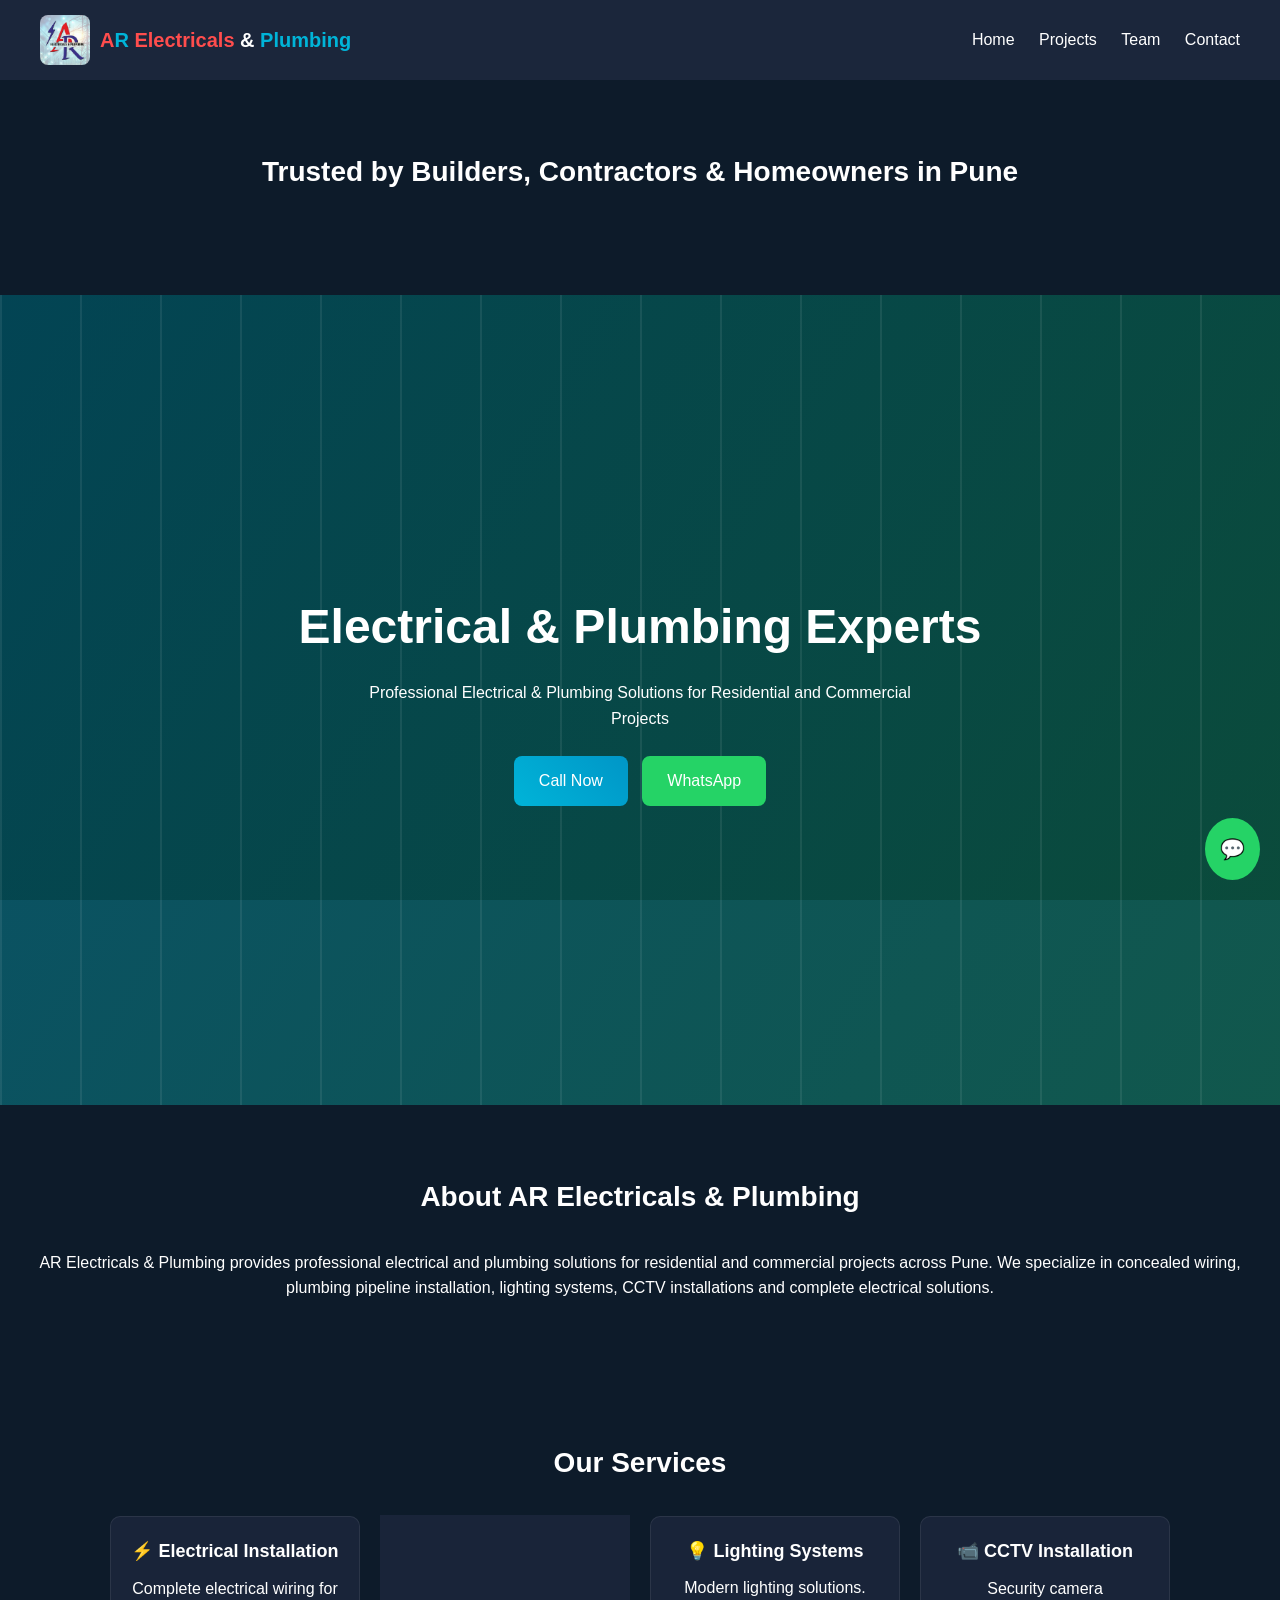
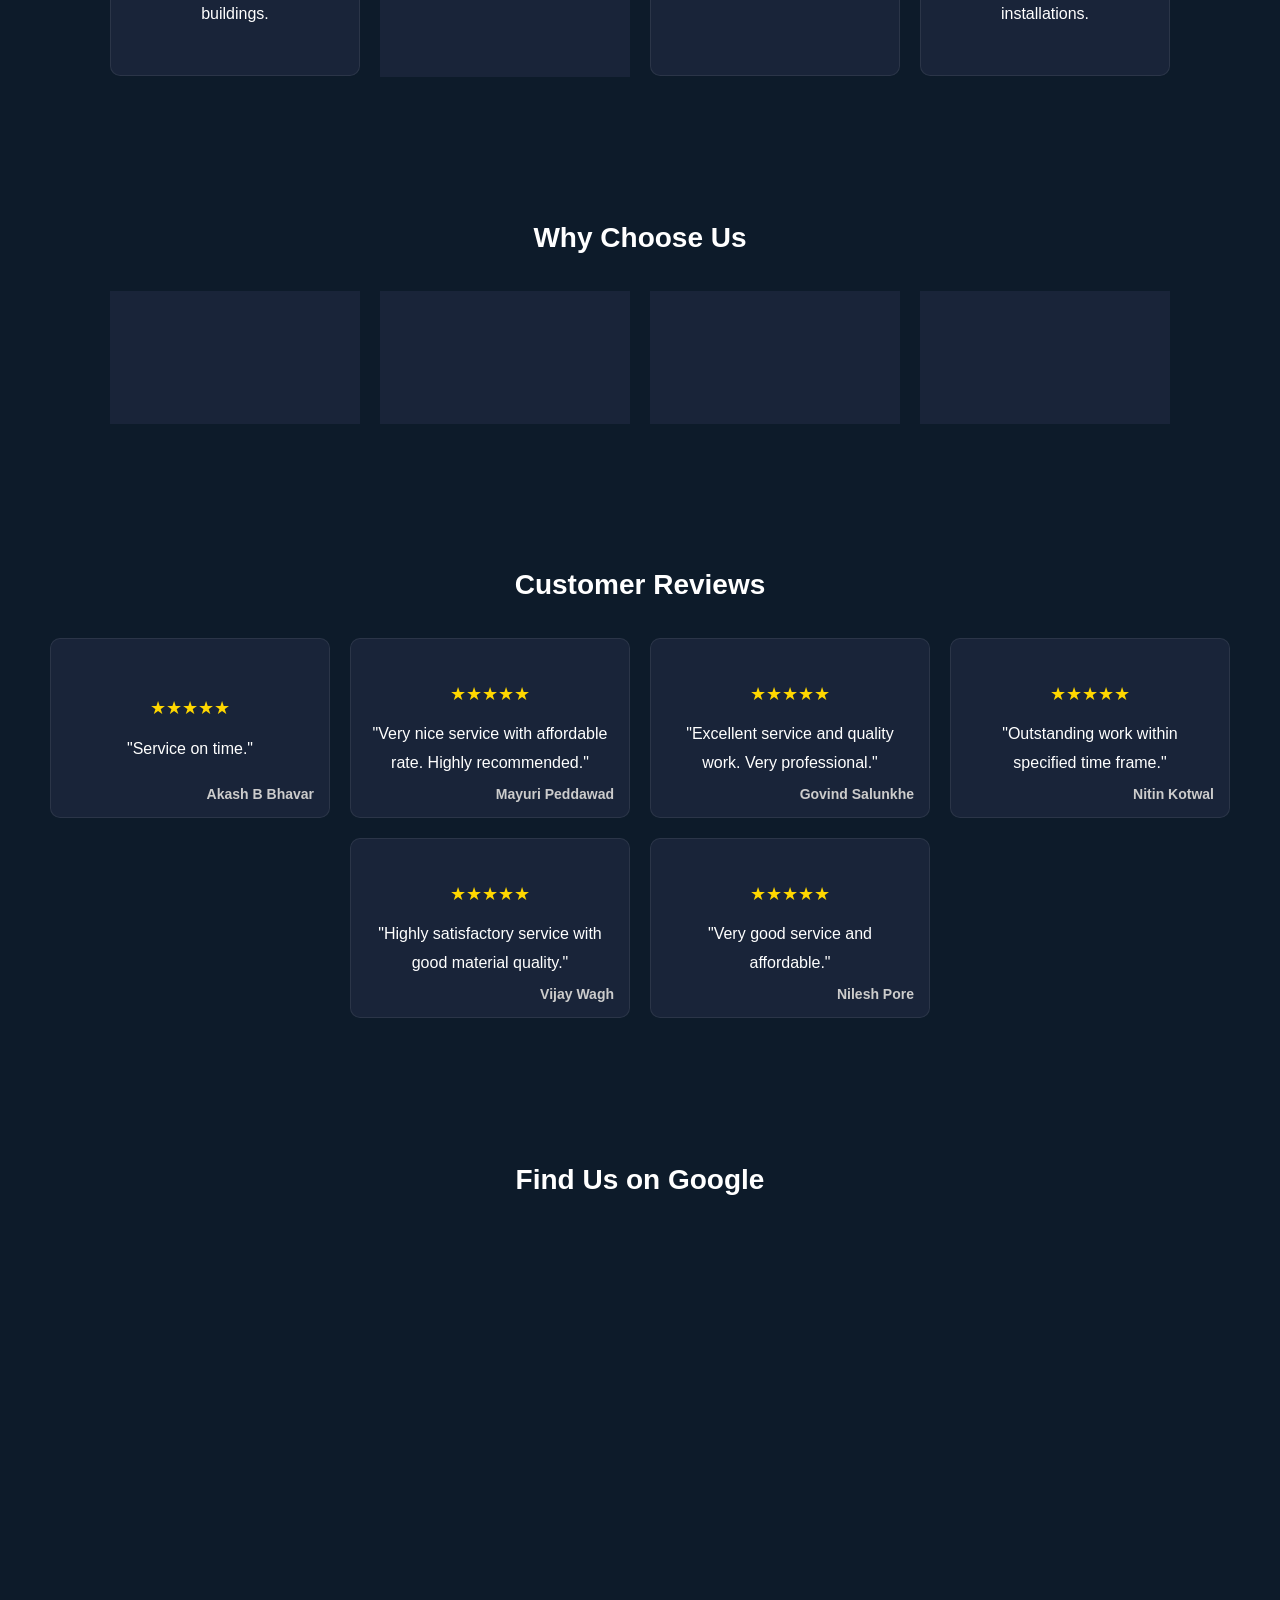
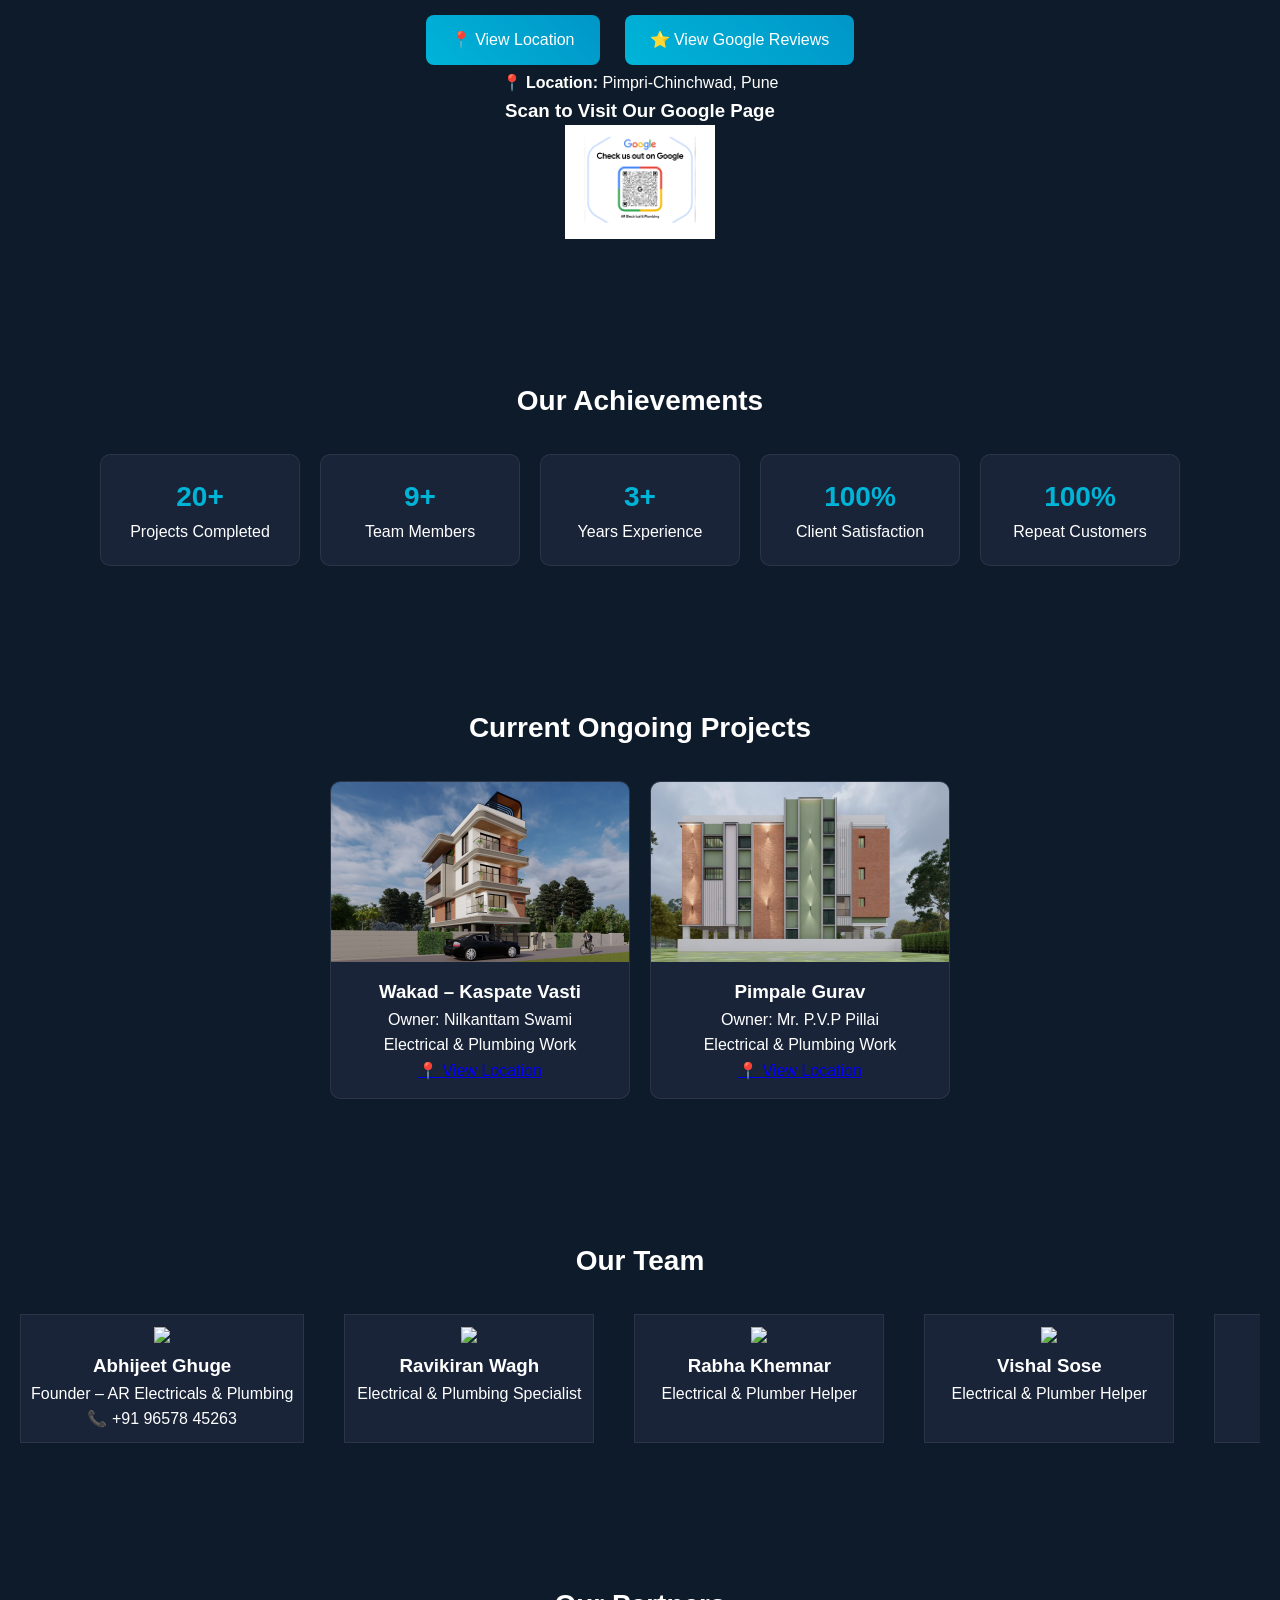
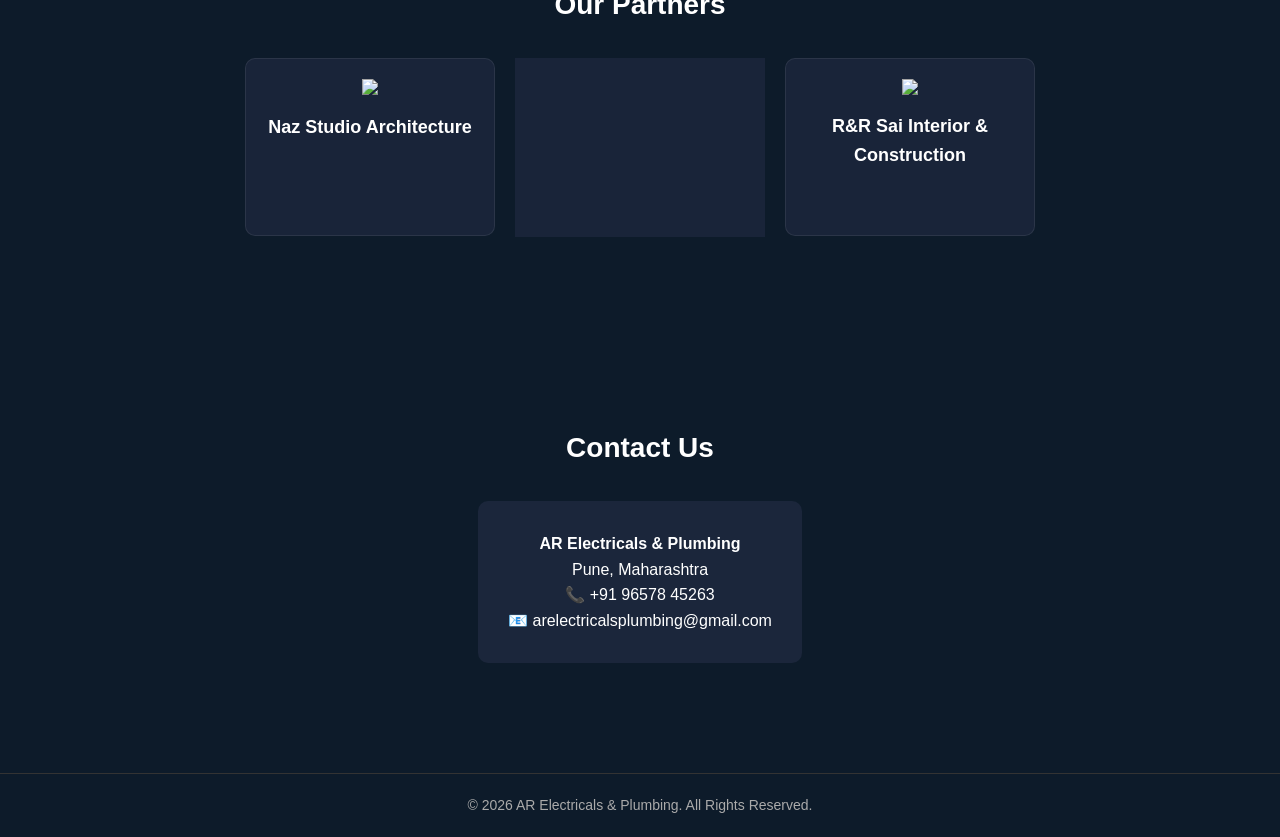
==== commit 3540daa1: "Update index.html" ====
--- a/index.html
+++ b/index.html
@@ -370,10 +370,9 @@
 
 <a href="https://wa.me/919657845263" class="whatsapp-float">💬</a>
 
-<!-- ALL JS SHOULD BE INSIDE SCRIPT -->
 <script>
 
-// PROJECT IMAGE SLIDER
+// PROJECT IMAGE SLIDER (FADE)
 document.querySelectorAll(".project-images").forEach(container => {
 let images = container.querySelectorAll("img");
 let index = 0;
@@ -393,6 +392,7 @@
 }, 3000);
 });
 
+
 // TEAM SLIDER
 let teamSlider = document.querySelector(".team-slider");
 let scrollAmount = 0;
@@ -410,6 +410,7 @@
 });
 }, 3000);
 
+
 // SCROLL ANIMATION
 const elements = document.querySelectorAll(".fade-up");
 
@@ -426,44 +427,4 @@
 </script>
 
 </body>
-
-// PROJECT IMAGE SLIDER (FADE)
-document.querySelectorAll(".project-images").forEach(container => {
-let images = container.querySelectorAll("img");
-let index = 0;
-
-images.forEach((img, i) => {
-img.style.opacity = i === 0 ? "1" : "0";
-img.style.position = "absolute";
-img.style.top = "0";
-img.style.left = "0";
-img.style.transition = "opacity 1s ease-in-out";
-});
-
-setInterval(() => {
-images[index].style.opacity = "0";
-index = (index + 1) % images.length;
-images[index].style.opacity = "1";
-}, 3000);
-});
-
-// TEAM SLIDER
-let teamSlider = document.querySelector(".team-slider");
-let scrollAmount = 0;
-
-setInterval(() => {
-scrollAmount += 270;
-
-if (scrollAmount >= teamSlider.scrollWidth - teamSlider.clientWidth) {
-scrollAmount = 0;
-}
-
-teamSlider.scrollTo({
-left: scrollAmount,
-behavior: "smooth"
-});
-}, 3000);
-
-});
-</script>
 </html>
